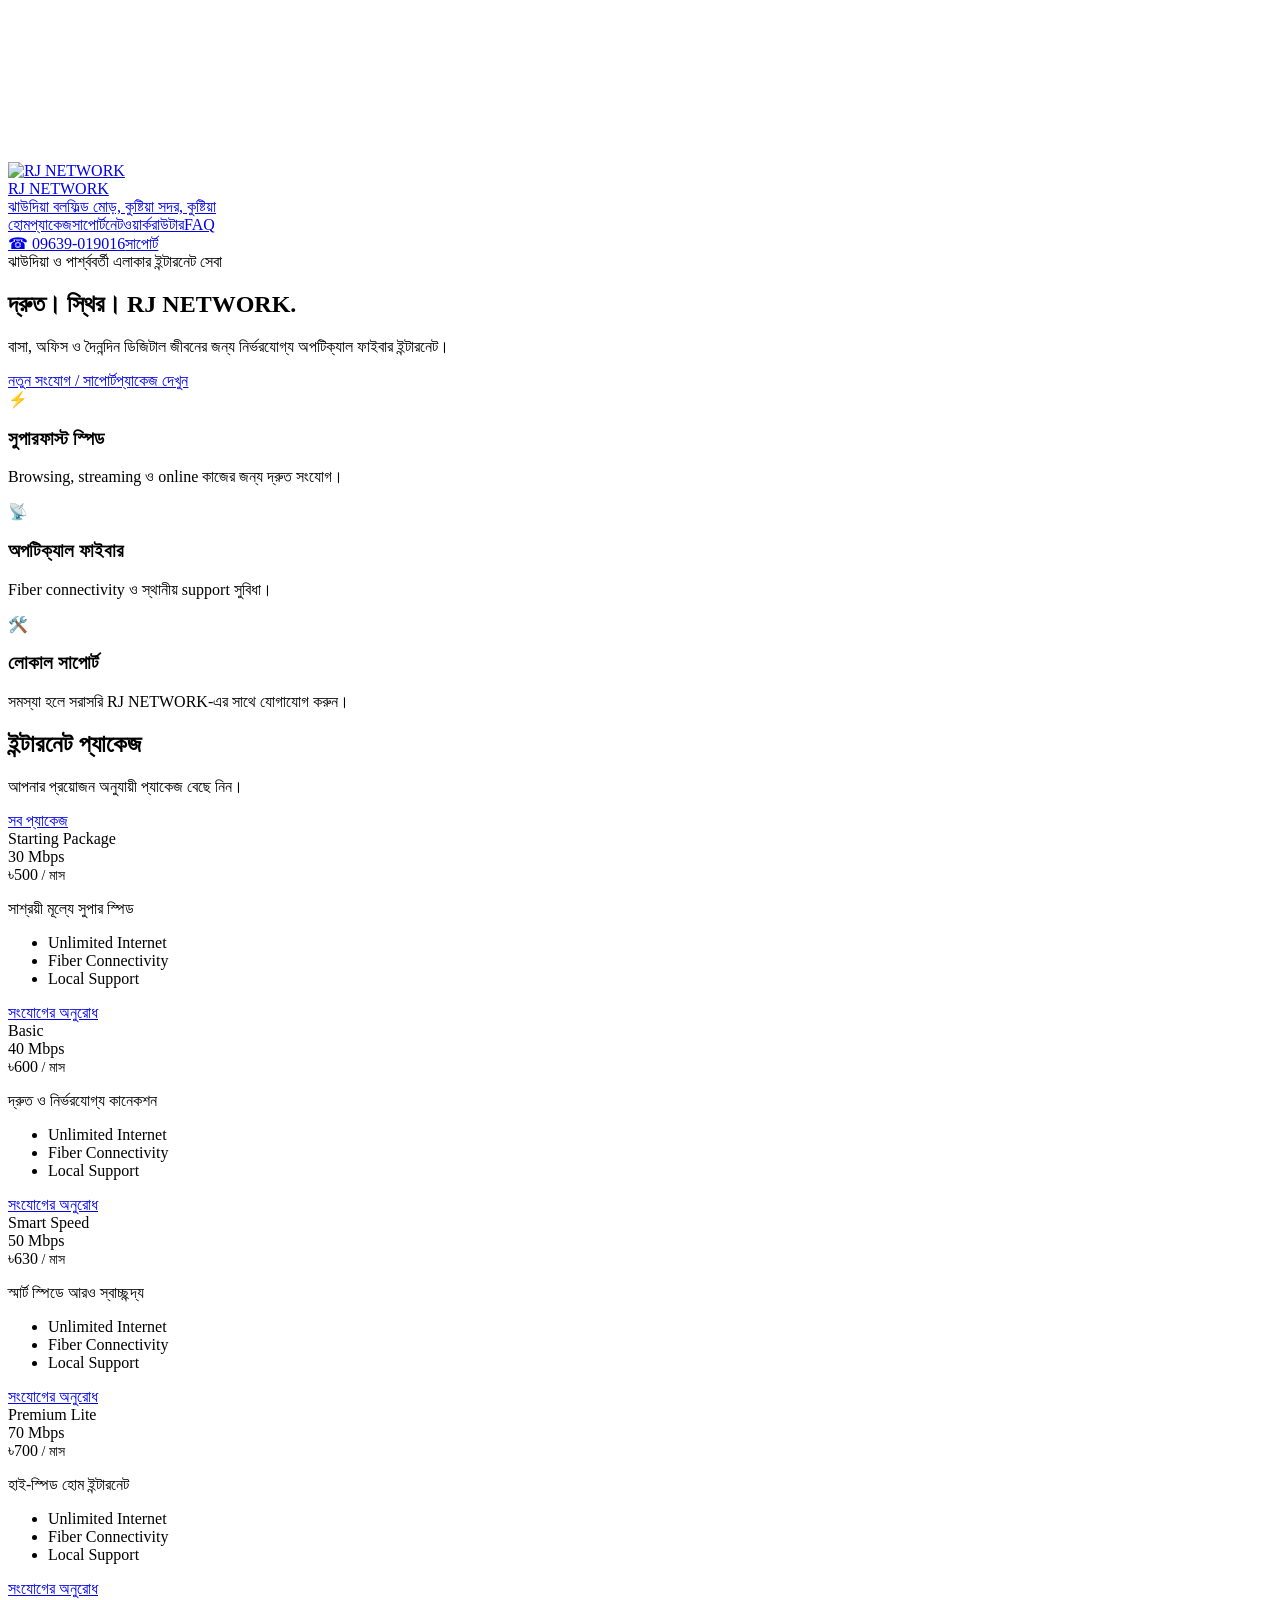
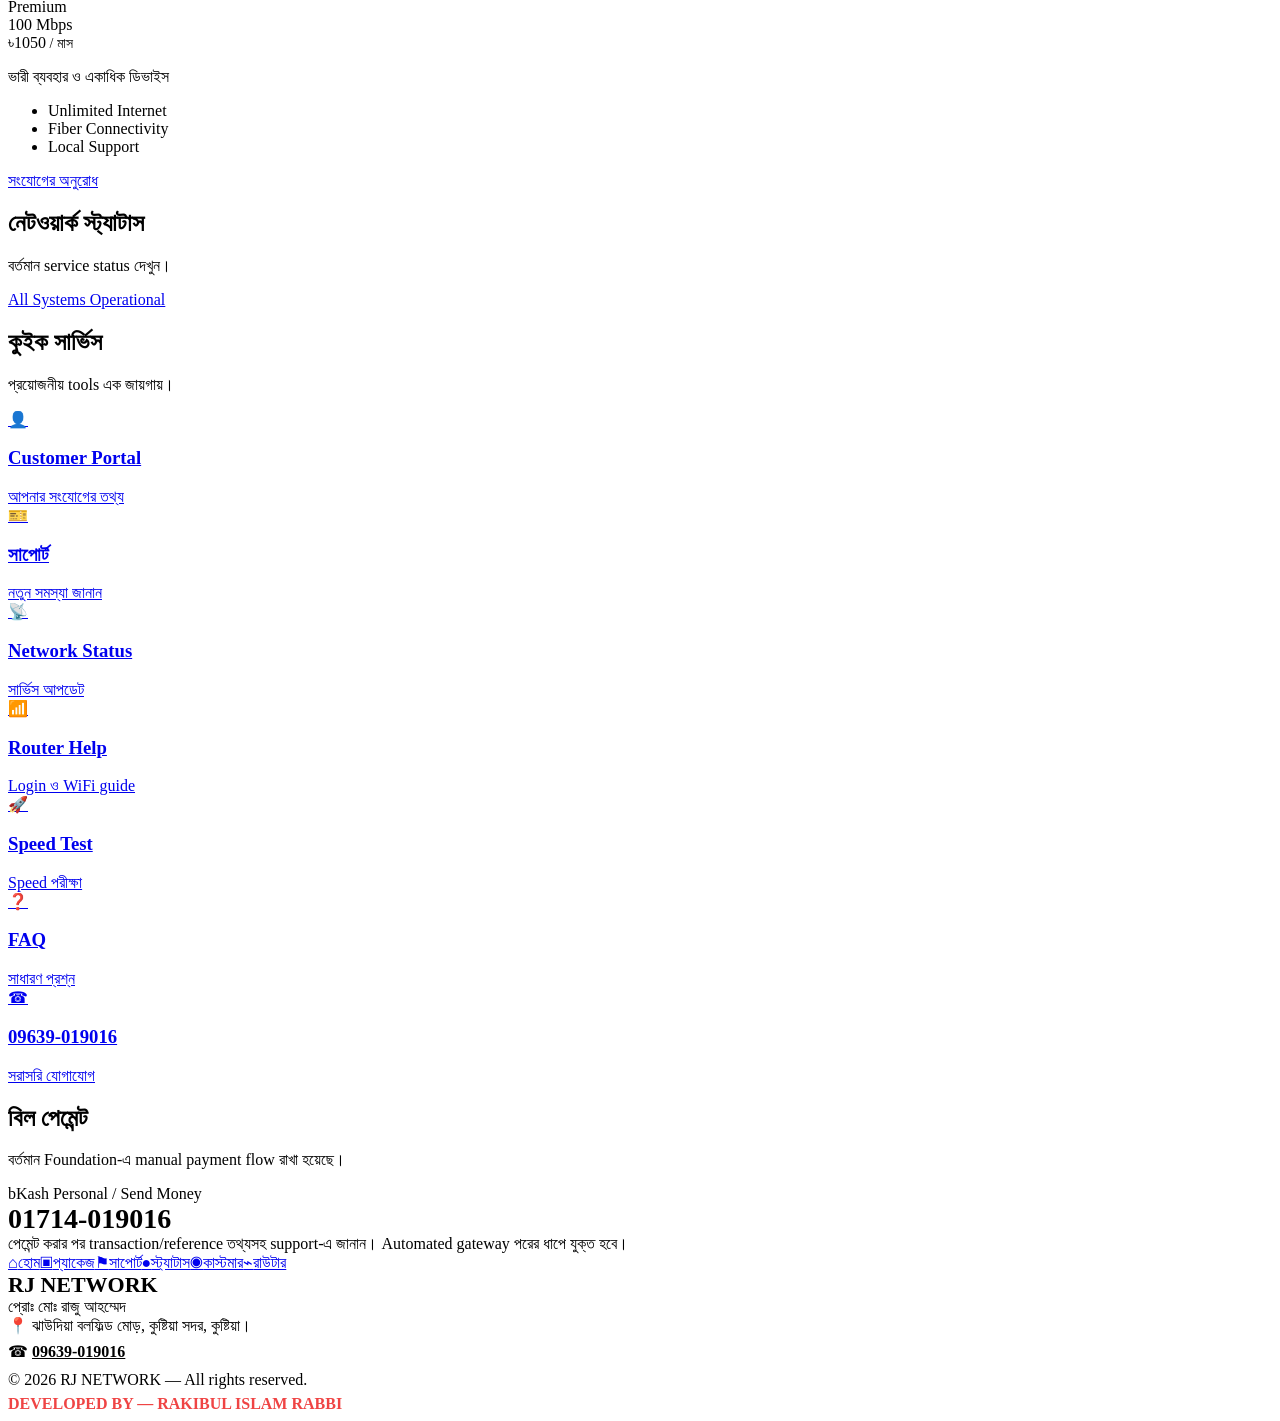
==== index.html @ 5810cbd7 "Add files via upload" ====
<!doctype html><html lang="bn"><head><meta charset="utf-8"><meta name="viewport" content="width=device-width,initial-scale=1"><title>হোম — RJ NETWORK</title><meta name="description" content="RJ NETWORK — দ্রুত, নির্ভরযোগ্য ইন্টারনেট সেবা।"><link rel="icon" href="logo.png"><link rel="preconnect" href="https://fonts.googleapis.com"><link rel="preconnect" href="https://fonts.gstatic.com" crossorigin><link href="https://fonts.googleapis.com/css2?family=Baloo+Da+2:wght@500;600;700;800&family=Hind+Siliguri:wght@400;500;600;700&display=swap" rel="stylesheet"><link rel="stylesheet" href="assets/app.css"></head><body><div class="bg"></div><canvas id="netbg"></canvas><header class="header glass strong"><div class="container hi"><a class="brand" href="index.html"><img src="logo.png" alt="RJ NETWORK"><div><div class="bt font-display">RJ NETWORK</div><div class="bs">ঝাউদিয়া বলফিল্ড মোড়, কুষ্টিয়া সদর, কুষ্টিয়া</div></div></a><nav class="nav"><a class="active" href="index.html">হোম</a><a class="" href="packages.html">প্যাকেজ</a><a class="" href="support.html">সাপোর্ট</a><a class="" href="status.html">নেটওয়ার্ক</a><a class="" href="router.html">রাউটার</a><a class="" href="faq.html">FAQ</a></nav><div class="actions"><a class="pill" href="tel:09639019016">☎ <span>09639-019016</span></a><a class="btn primary" href="support.html">সাপোর্ট</a></div></div></header><main class="container"><section class="hero"><div class="badge glass"><span class="dot"></span> ঝাউদিয়া ও পার্শ্ববর্তী এলাকার ইন্টারনেট সেবা</div><h1>দ্রুত। স্থির। <span style="color:var(--c)">RJ NETWORK.</span></h1><p>বাসা, অফিস ও দৈনন্দিন ডিজিটাল জীবনের জন্য নির্ভরযোগ্য অপটিক্যাল ফাইবার ইন্টারনেট।</p><div class="hero-actions"><a class="btn primary" href="support.html">নতুন সংযোগ / সাপোর্ট</a><a class="btn ghost" href="packages.html">প্যাকেজ দেখুন</a></div></section>
<section class="section"><div class="grid g3"><div class="card glass"><div class="icon">⚡</div><h3>সুপারফাস্ট স্পিড</h3><p class="muted">Browsing, streaming ও online কাজের জন্য দ্রুত সংযোগ।</p></div><div class="card glass"><div class="icon">📡</div><h3>অপটিক্যাল ফাইবার</h3><p class="muted">Fiber connectivity ও স্থানীয় support সুবিধা।</p></div><div class="card glass"><div class="icon">🛠️</div><h3>লোকাল সাপোর্ট</h3><p class="muted">সমস্যা হলে সরাসরি RJ NETWORK-এর সাথে যোগাযোগ করুন।</p></div></div></section>
<section class="section"><div class="head"><div><h2>ইন্টারনেট প্যাকেজ</h2><p>আপনার প্রয়োজন অনুযায়ী প্যাকেজ বেছে নিন।</p></div><a class="btn ghost" href="packages.html">সব প্যাকেজ</a></div><div class="grid g5"><article class="card glass package "><div class="muted small">Starting Package</div><div class="speed">30 Mbps</div><div class="price">৳500<span class="muted" style="font-size:14px"> / মাস</span></div><p class="muted">সাশ্রয়ী মূল্যে সুপার স্পিড</p><ul><li>Unlimited Internet</li><li>Fiber Connectivity</li><li>Local Support</li></ul><a class="btn primary" href="support.html?package=30%20Mbps">সংযোগের অনুরোধ</a></article><article class="card glass package "><div class="muted small">Basic</div><div class="speed">40 Mbps</div><div class="price">৳600<span class="muted" style="font-size:14px"> / মাস</span></div><p class="muted">দ্রুত ও নির্ভরযোগ্য কানেকশন</p><ul><li>Unlimited Internet</li><li>Fiber Connectivity</li><li>Local Support</li></ul><a class="btn primary" href="support.html?package=40%20Mbps">সংযোগের অনুরোধ</a></article><article class="card glass package highlight"><div class="muted small">Smart Speed</div><div class="speed">50 Mbps</div><div class="price">৳630<span class="muted" style="font-size:14px"> / মাস</span></div><p class="muted">স্মার্ট স্পিডে আরও স্বাচ্ছন্দ্য</p><ul><li>Unlimited Internet</li><li>Fiber Connectivity</li><li>Local Support</li></ul><a class="btn primary" href="support.html?package=50%20Mbps">সংযোগের অনুরোধ</a></article><article class="card glass package "><div class="muted small">Premium Lite</div><div class="speed">70 Mbps</div><div class="price">৳700<span class="muted" style="font-size:14px"> / মাস</span></div><p class="muted">হাই-স্পিড হোম ইন্টারনেট</p><ul><li>Unlimited Internet</li><li>Fiber Connectivity</li><li>Local Support</li></ul><a class="btn primary" href="support.html?package=70%20Mbps">সংযোগের অনুরোধ</a></article><article class="card glass package "><div class="muted small">Premium</div><div class="speed">100 Mbps</div><div class="price">৳1050<span class="muted" style="font-size:14px"> / মাস</span></div><p class="muted">ভারী ব্যবহার ও একাধিক ডিভাইস</p><ul><li>Unlimited Internet</li><li>Fiber Connectivity</li><li>Local Support</li></ul><a class="btn primary" href="support.html?package=100%20Mbps">সংযোগের অনুরোধ</a></article></div></section>
<section class="section"><div class="card glass"><div class="head"><div><h2>নেটওয়ার্ক স্ট্যাটাস</h2><p>বর্তমান service status দেখুন।</p></div><a class="status" href="status.html"><span class="sd"></span> All Systems Operational</a></div></div></section>
<section class="section"><div class="head"><div><h2>কুইক সার্ভিস</h2><p>প্রয়োজনীয় tools এক জায়গায়।</p></div></div><div class="grid g3"><a class="card glass tool" href="customer.html"><div class="icon">👤</div><div><h3>Customer Portal</h3><div class="muted small">আপনার সংযোগের তথ্য</div></div></a><a class="card glass tool" href="support.html"><div class="icon">🎫</div><div><h3>সাপোর্ট</h3><div class="muted small">নতুন সমস্যা জানান</div></div></a><a class="card glass tool" href="status.html"><div class="icon">📡</div><div><h3>Network Status</h3><div class="muted small">সার্ভিস আপডেট</div></div></a><a class="card glass tool" href="router.html"><div class="icon">📶</div><div><h3>Router Help</h3><div class="muted small">Login ও WiFi guide</div></div></a><a class="card glass tool" href="https://fast.com/" target="_blank" rel="noopener noreferrer"><div class="icon">🚀</div><div><h3>Speed Test</h3><div class="muted small">Speed পরীক্ষা</div></div></a><a class="card glass tool" href="faq.html"><div class="icon">❓</div><div><h3>FAQ</h3><div class="muted small">সাধারণ প্রশ্ন</div></div></a><a class="card glass tool" href="tel:09639019016"><div class="icon">☎</div><div><h3>09639-019016</h3><div class="muted small">সরাসরি যোগাযোগ</div></div></a></div></section>
<section class="section"><div class="card glass"><div class="head"><div><h2>বিল পেমেন্ট</h2><p>বর্তমান Foundation-এ manual payment flow রাখা হয়েছে।</p></div></div><div class="grid g2"><div><div class="muted small">bKash Personal / Send Money</div><div style="font-size:28px;font-weight:900">01714-019016</div></div><div class="notice">পেমেন্ট করার পর transaction/reference তথ্যসহ support-এ জানান। Automated gateway পরের ধাপে যুক্ত হবে।</div></div></div></section></main><nav class="mobile glass"><a class="active" href="index.html"><span>⌂</span>হোম</a><a class="" href="packages.html"><span>▣</span>প্যাকেজ</a><a class="" href="support.html"><span>⚑</span>সাপোর্ট</a><a class="" href="status.html"><span>●</span>স্ট্যাটাস</a><a class="" href="customer.html"><span>◉</span>কাস্টমার</a><a class="" href="router.html"><span>⌁</span>রাউটার</a></nav><footer><div class="font-display" style="font-size:22px;font-weight:800;color:var(--t)">RJ NETWORK</div><div>প্রোঃ মোঃ রাজু আহম্মেদ</div><div>📍 ঝাউদিয়া বলফিল্ড মোড়, কুষ্টিয়া সদর, কুষ্টিয়া।</div><div style="margin-top:7px">☎ <a style="color:var(--c);font-weight:800" href="tel:09639019016">09639-019016</a></div><div style="margin-top:10px">© <span id="year"></span> RJ NETWORK — All rights reserved.</div><div style="margin-top:6px;font-weight:700;color:#ef4444">DEVELOPED BY — RAKIBUL ISLAM RABBI</div></footer><script>document.getElementById('year').textContent=new Date().getFullYear()</script><script src="assets/app.js"></script></body></html>
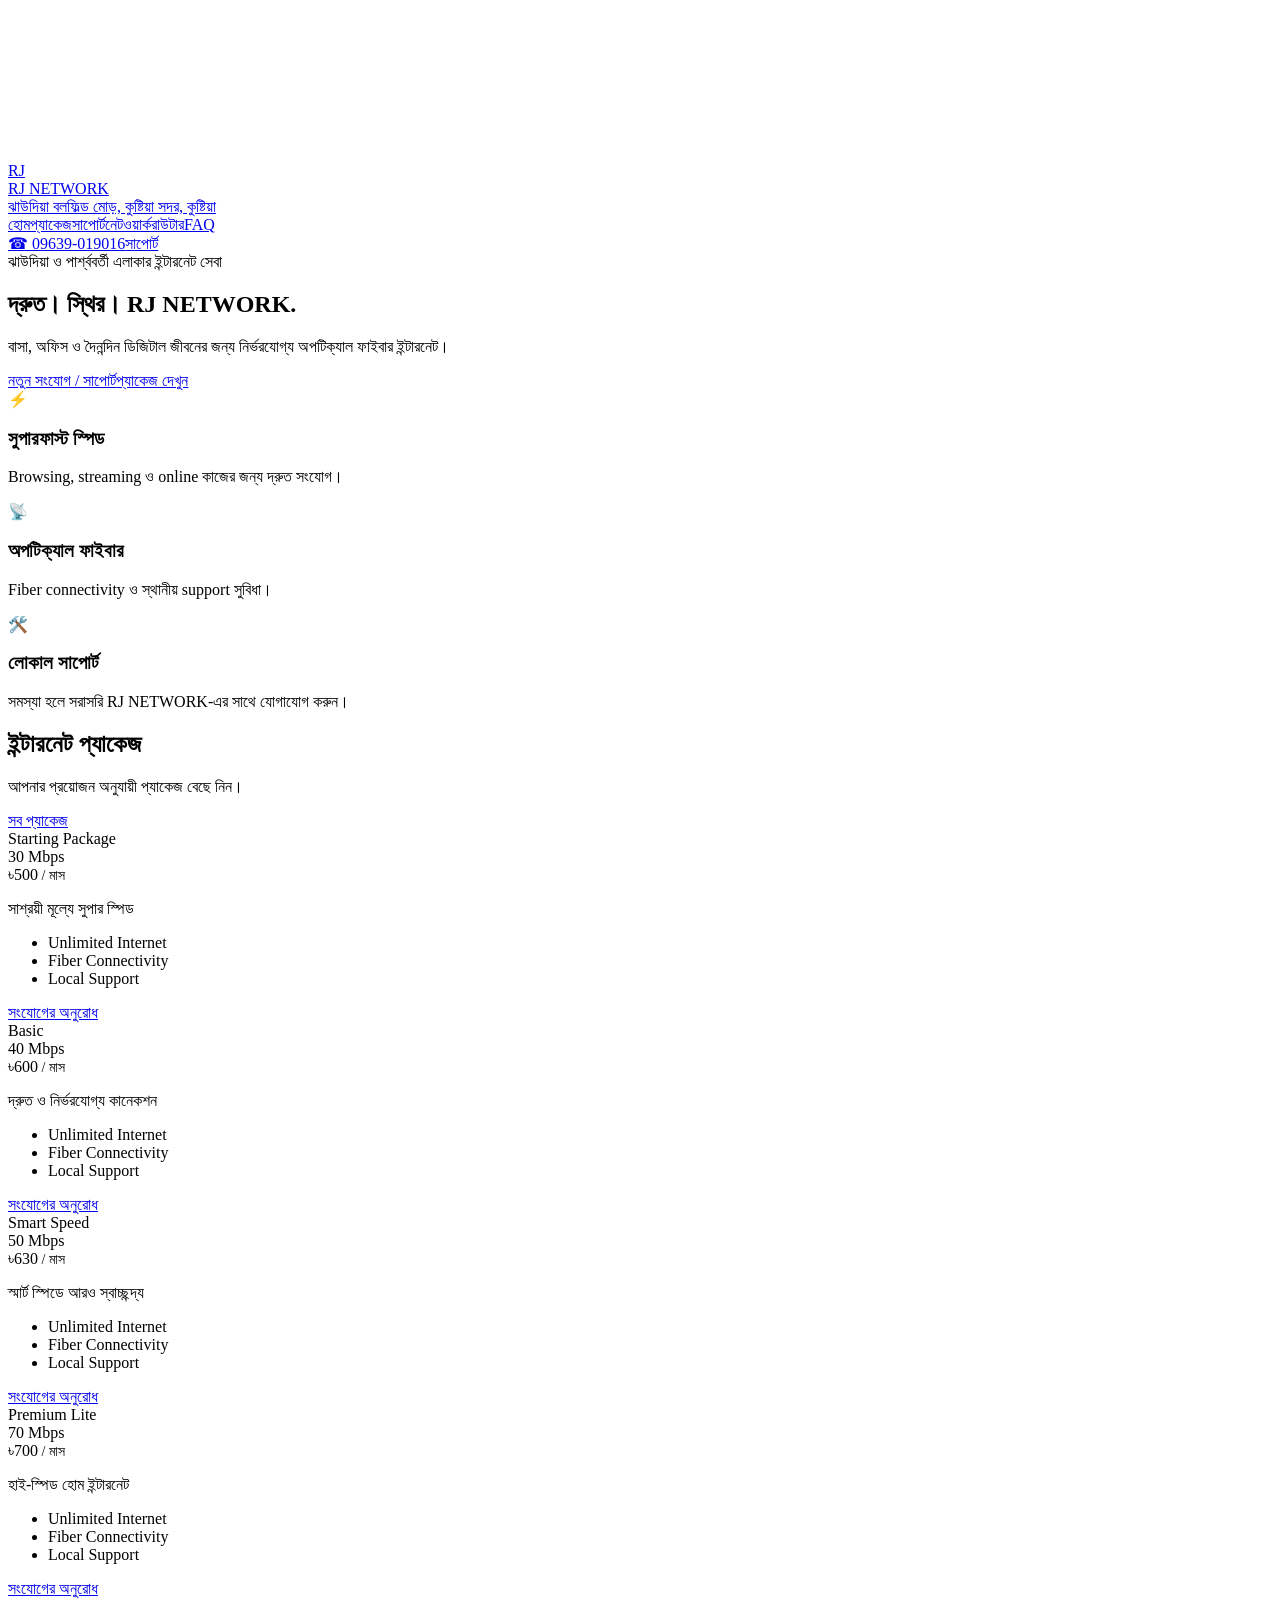
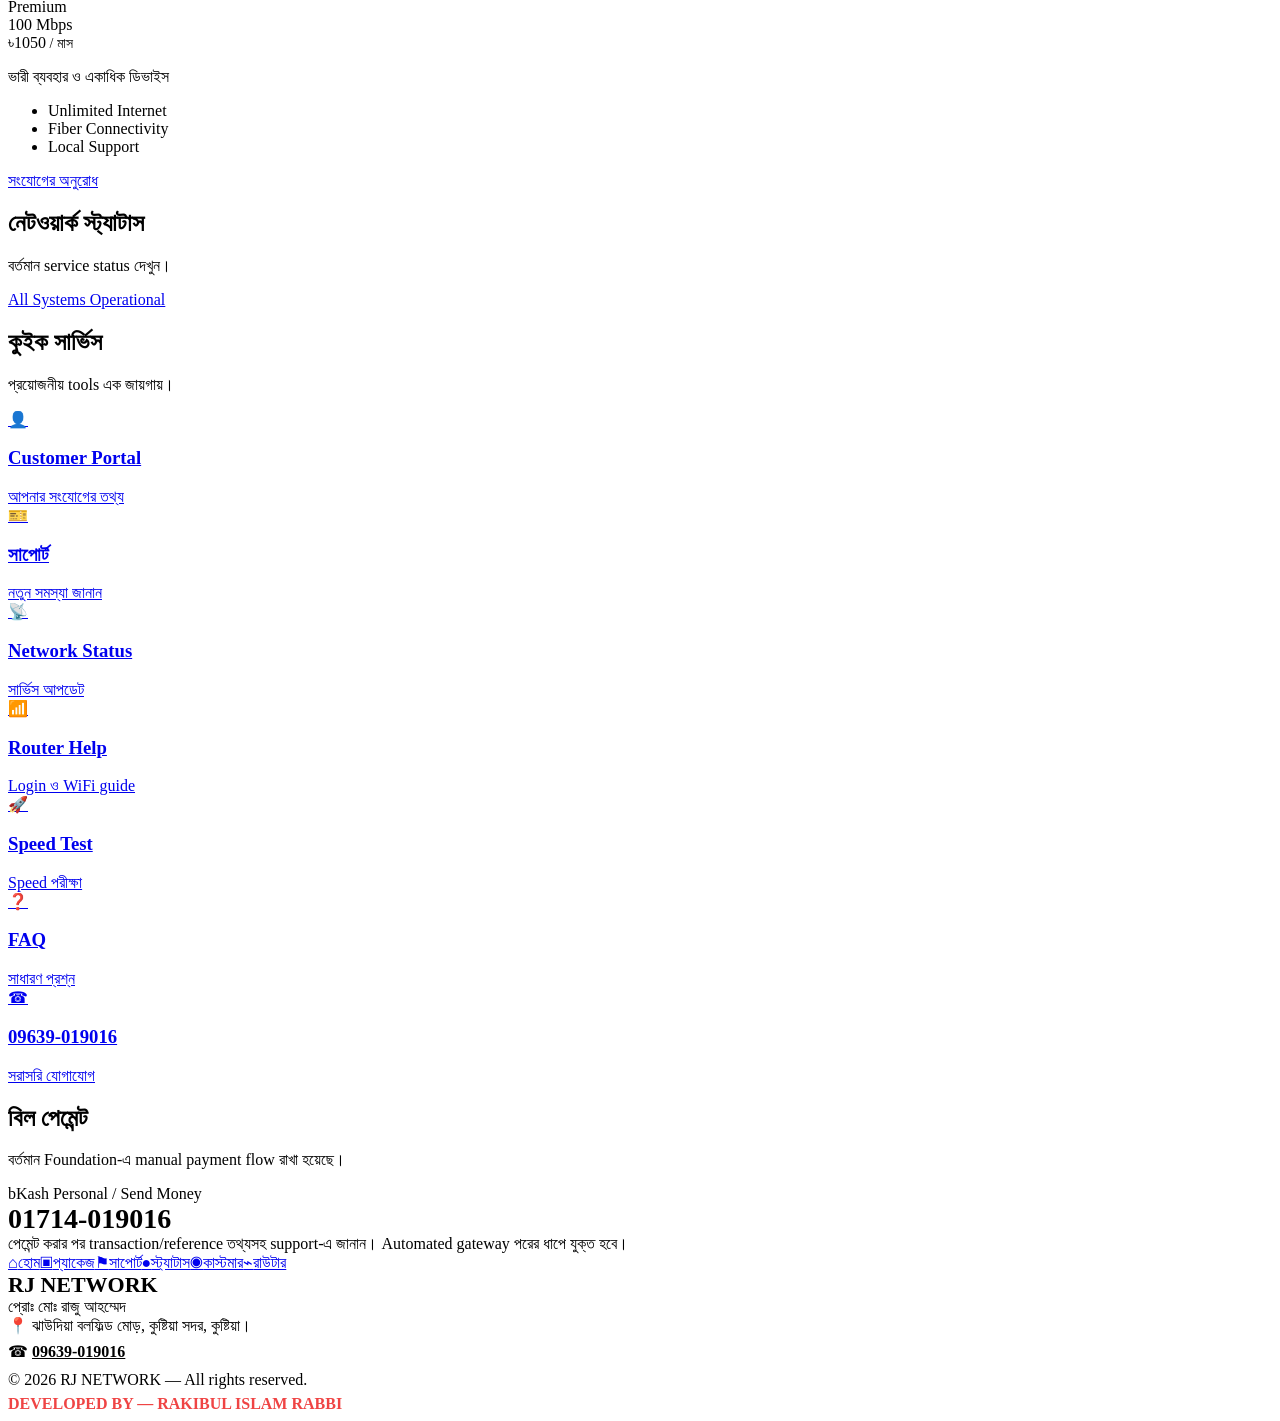
==== commit 33e549a5: "Add files via upload" ====
--- a/index.html
+++ b/index.html
@@ -1,4 +1,4 @@
-<!doctype html><html lang="bn"><head><meta charset="utf-8"><meta name="viewport" content="width=device-width,initial-scale=1"><title>হোম — RJ NETWORK</title><meta name="description" content="RJ NETWORK — দ্রুত, নির্ভরযোগ্য ইন্টারনেট সেবা।"><link rel="icon" href="logo.png"><link rel="preconnect" href="https://fonts.googleapis.com"><link rel="preconnect" href="https://fonts.gstatic.com" crossorigin><link href="https://fonts.googleapis.com/css2?family=Baloo+Da+2:wght@500;600;700;800&family=Hind+Siliguri:wght@400;500;600;700&display=swap" rel="stylesheet"><link rel="stylesheet" href="assets/app.css"></head><body><div class="bg"></div><canvas id="netbg"></canvas><header class="header glass strong"><div class="container hi"><a class="brand" href="index.html"><img src="logo.png" alt="RJ NETWORK"><div><div class="bt font-display">RJ NETWORK</div><div class="bs">ঝাউদিয়া বলফিল্ড মোড়, কুষ্টিয়া সদর, কুষ্টিয়া</div></div></a><nav class="nav"><a class="active" href="index.html">হোম</a><a class="" href="packages.html">প্যাকেজ</a><a class="" href="support.html">সাপোর্ট</a><a class="" href="status.html">নেটওয়ার্ক</a><a class="" href="router.html">রাউটার</a><a class="" href="faq.html">FAQ</a></nav><div class="actions"><a class="pill" href="tel:09639019016">☎ <span>09639-019016</span></a><a class="btn primary" href="support.html">সাপোর্ট</a></div></div></header><main class="container"><section class="hero"><div class="badge glass"><span class="dot"></span> ঝাউদিয়া ও পার্শ্ববর্তী এলাকার ইন্টারনেট সেবা</div><h1>দ্রুত। স্থির। <span style="color:var(--c)">RJ NETWORK.</span></h1><p>বাসা, অফিস ও দৈনন্দিন ডিজিটাল জীবনের জন্য নির্ভরযোগ্য অপটিক্যাল ফাইবার ইন্টারনেট।</p><div class="hero-actions"><a class="btn primary" href="support.html">নতুন সংযোগ / সাপোর্ট</a><a class="btn ghost" href="packages.html">প্যাকেজ দেখুন</a></div></section>
+<!doctype html><html lang="bn"><head><meta charset="utf-8"><meta name="viewport" content="width=device-width,initial-scale=1"><title>হোম — RJ NETWORK</title><meta name="description" content="RJ NETWORK — দ্রুত, নির্ভরযোগ্য ইন্টারনেট সেবা।"><link rel="preconnect" href="https://fonts.googleapis.com"><link rel="preconnect" href="https://fonts.gstatic.com" crossorigin><link href="https://fonts.googleapis.com/css2?family=Baloo+Da+2:wght@500;600;700;800&family=Hind+Siliguri:wght@400;500;600;700&display=swap" rel="stylesheet"><link rel="stylesheet" href="assets/app.css"></head><body><div class="bg"></div><canvas id="netbg"></canvas><header class="header glass strong"><div class="container hi"><a class="brand" href="index.html"><div class="brandmark" aria-label="RJ NETWORK">RJ</div><div><div class="bt font-display">RJ NETWORK</div><div class="bs">ঝাউদিয়া বলফিল্ড মোড়, কুষ্টিয়া সদর, কুষ্টিয়া</div></div></a><nav class="nav"><a class="active" href="index.html">হোম</a><a class="" href="packages.html">প্যাকেজ</a><a class="" href="support.html">সাপোর্ট</a><a class="" href="status.html">নেটওয়ার্ক</a><a class="" href="router.html">রাউটার</a><a class="" href="faq.html">FAQ</a></nav><div class="actions"><a class="pill" href="tel:09639019016">☎ <span>09639-019016</span></a><a class="btn primary" href="support.html">সাপোর্ট</a></div></div></header><main class="container"><section class="hero"><div class="badge glass"><span class="dot"></span> ঝাউদিয়া ও পার্শ্ববর্তী এলাকার ইন্টারনেট সেবা</div><h1>দ্রুত। স্থির। <span style="color:var(--c)">RJ NETWORK.</span></h1><p>বাসা, অফিস ও দৈনন্দিন ডিজিটাল জীবনের জন্য নির্ভরযোগ্য অপটিক্যাল ফাইবার ইন্টারনেট।</p><div class="hero-actions"><a class="btn primary" href="support.html">নতুন সংযোগ / সাপোর্ট</a><a class="btn ghost" href="packages.html">প্যাকেজ দেখুন</a></div></section>
 <section class="section"><div class="grid g3"><div class="card glass"><div class="icon">⚡</div><h3>সুপারফাস্ট স্পিড</h3><p class="muted">Browsing, streaming ও online কাজের জন্য দ্রুত সংযোগ।</p></div><div class="card glass"><div class="icon">📡</div><h3>অপটিক্যাল ফাইবার</h3><p class="muted">Fiber connectivity ও স্থানীয় support সুবিধা।</p></div><div class="card glass"><div class="icon">🛠️</div><h3>লোকাল সাপোর্ট</h3><p class="muted">সমস্যা হলে সরাসরি RJ NETWORK-এর সাথে যোগাযোগ করুন।</p></div></div></section>
 <section class="section"><div class="head"><div><h2>ইন্টারনেট প্যাকেজ</h2><p>আপনার প্রয়োজন অনুযায়ী প্যাকেজ বেছে নিন।</p></div><a class="btn ghost" href="packages.html">সব প্যাকেজ</a></div><div class="grid g5"><article class="card glass package "><div class="muted small">Starting Package</div><div class="speed">30 Mbps</div><div class="price">৳500<span class="muted" style="font-size:14px"> / মাস</span></div><p class="muted">সাশ্রয়ী মূল্যে সুপার স্পিড</p><ul><li>Unlimited Internet</li><li>Fiber Connectivity</li><li>Local Support</li></ul><a class="btn primary" href="support.html?package=30%20Mbps">সংযোগের অনুরোধ</a></article><article class="card glass package "><div class="muted small">Basic</div><div class="speed">40 Mbps</div><div class="price">৳600<span class="muted" style="font-size:14px"> / মাস</span></div><p class="muted">দ্রুত ও নির্ভরযোগ্য কানেকশন</p><ul><li>Unlimited Internet</li><li>Fiber Connectivity</li><li>Local Support</li></ul><a class="btn primary" href="support.html?package=40%20Mbps">সংযোগের অনুরোধ</a></article><article class="card glass package highlight"><div class="muted small">Smart Speed</div><div class="speed">50 Mbps</div><div class="price">৳630<span class="muted" style="font-size:14px"> / মাস</span></div><p class="muted">স্মার্ট স্পিডে আরও স্বাচ্ছন্দ্য</p><ul><li>Unlimited Internet</li><li>Fiber Connectivity</li><li>Local Support</li></ul><a class="btn primary" href="support.html?package=50%20Mbps">সংযোগের অনুরোধ</a></article><article class="card glass package "><div class="muted small">Premium Lite</div><div class="speed">70 Mbps</div><div class="price">৳700<span class="muted" style="font-size:14px"> / মাস</span></div><p class="muted">হাই-স্পিড হোম ইন্টারনেট</p><ul><li>Unlimited Internet</li><li>Fiber Connectivity</li><li>Local Support</li></ul><a class="btn primary" href="support.html?package=70%20Mbps">সংযোগের অনুরোধ</a></article><article class="card glass package "><div class="muted small">Premium</div><div class="speed">100 Mbps</div><div class="price">৳1050<span class="muted" style="font-size:14px"> / মাস</span></div><p class="muted">ভারী ব্যবহার ও একাধিক ডিভাইস</p><ul><li>Unlimited Internet</li><li>Fiber Connectivity</li><li>Local Support</li></ul><a class="btn primary" href="support.html?package=100%20Mbps">সংযোগের অনুরোধ</a></article></div></section>
 <section class="section"><div class="card glass"><div class="head"><div><h2>নেটওয়ার্ক স্ট্যাটাস</h2><p>বর্তমান service status দেখুন।</p></div><a class="status" href="status.html"><span class="sd"></span> All Systems Operational</a></div></div></section>
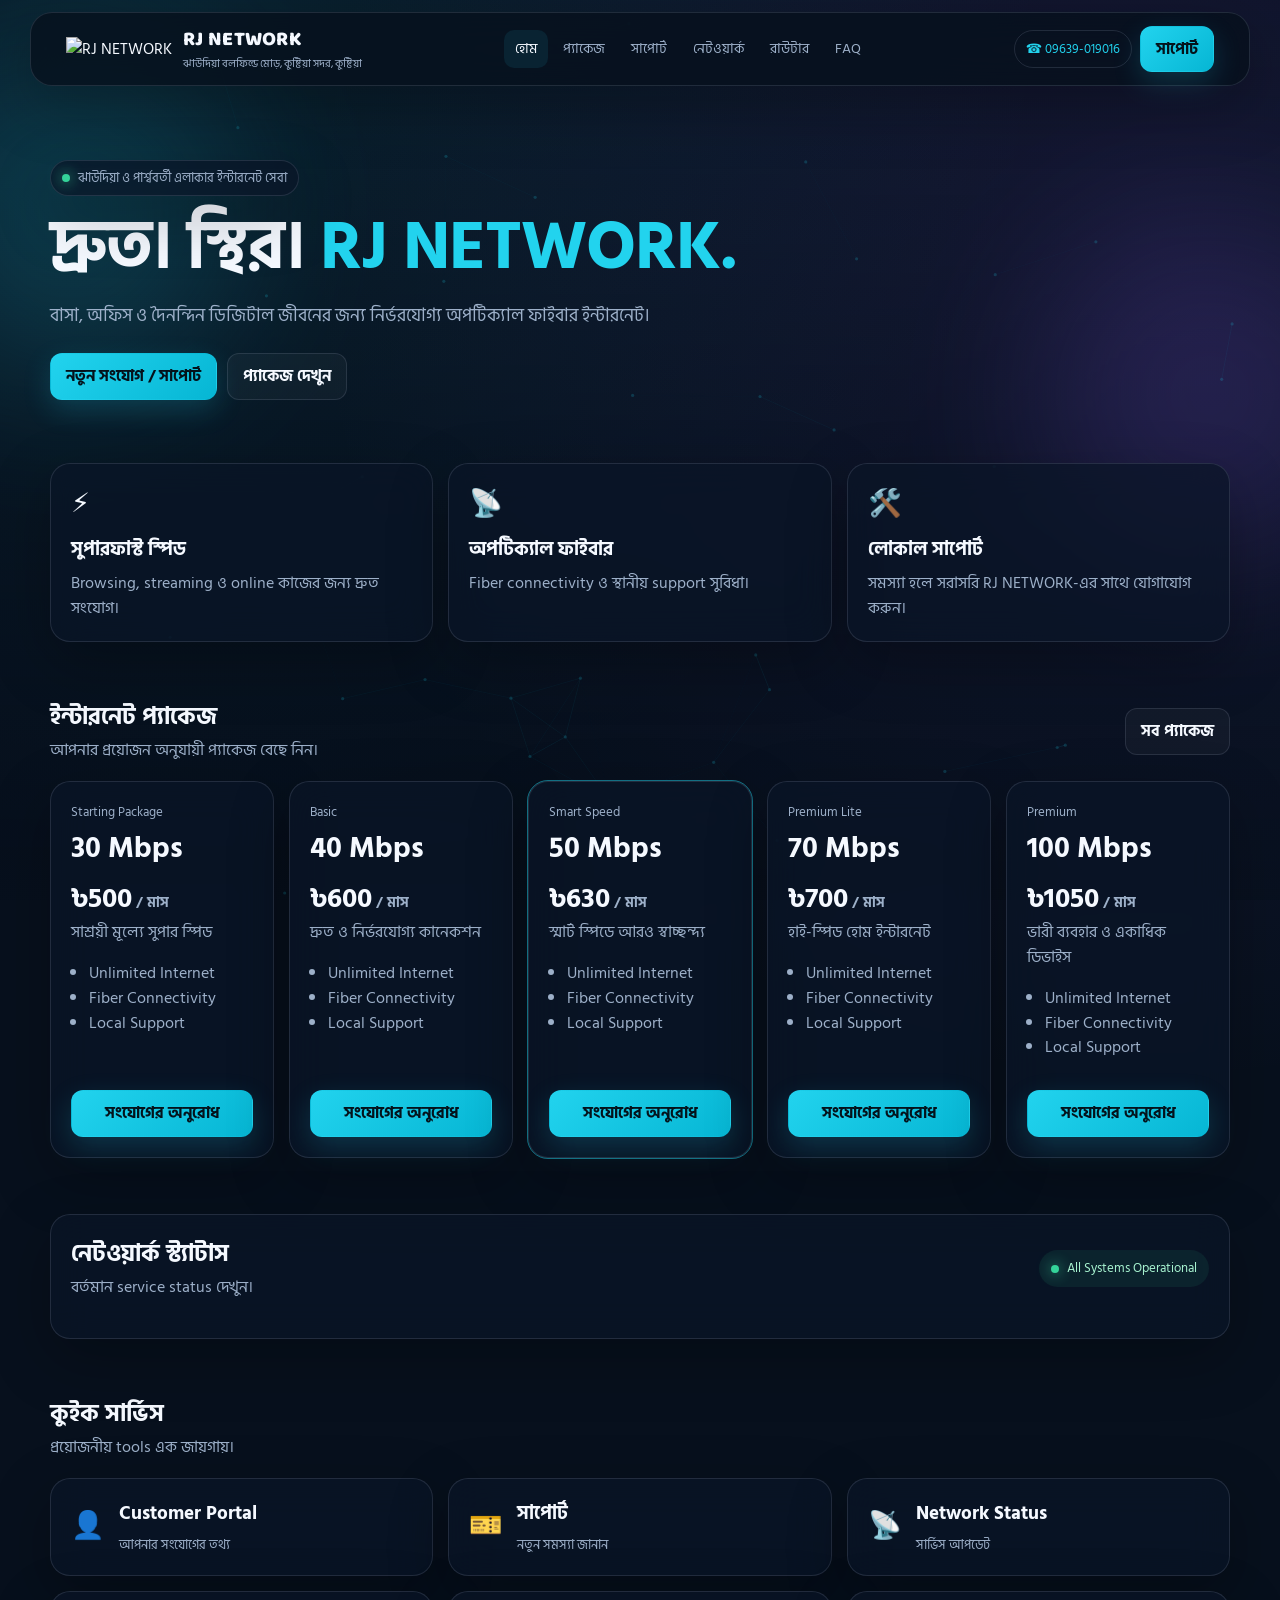
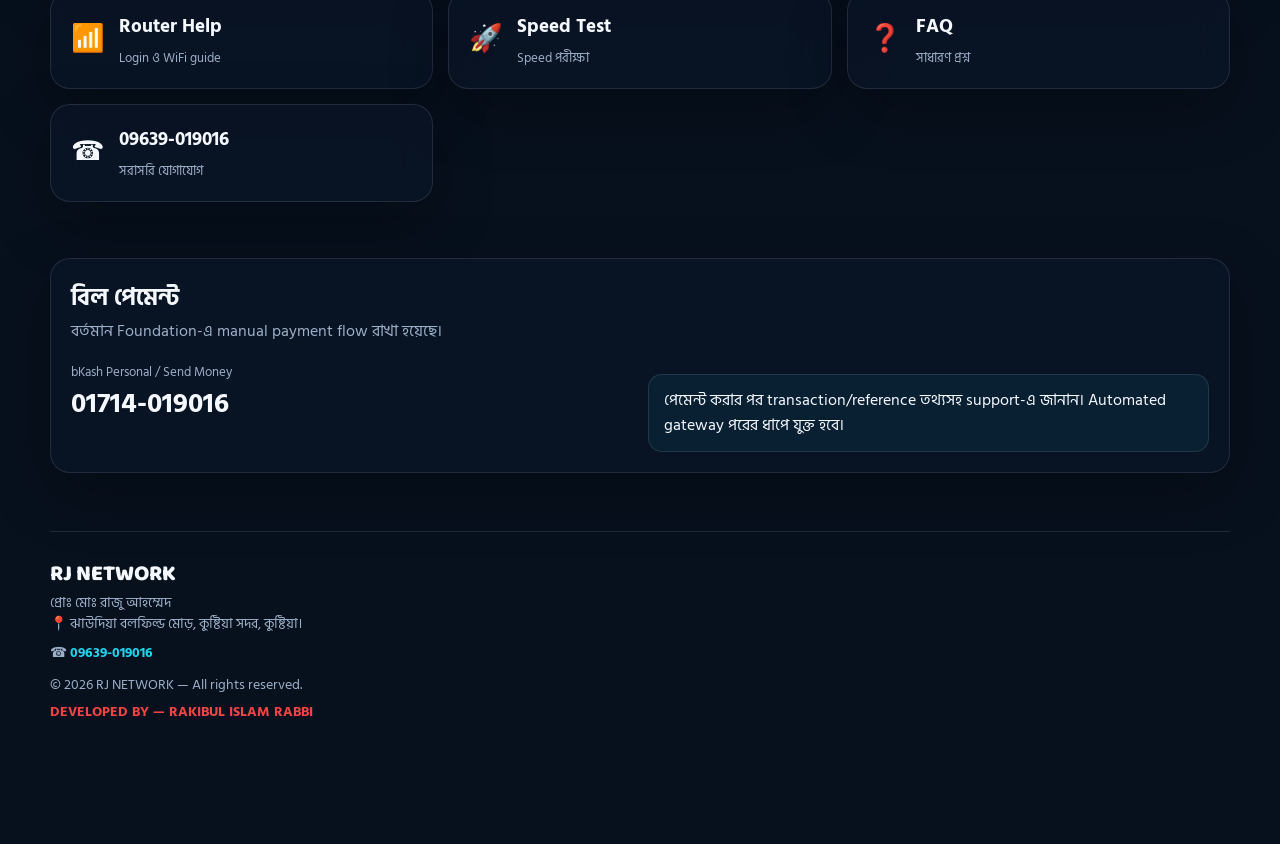
==== commit 49e63358: "Add files via upload" ====
--- a/index.html
+++ b/index.html
@@ -1,4 +1,4 @@
-<!doctype html><html lang="bn"><head><meta charset="utf-8"><meta name="viewport" content="width=device-width,initial-scale=1"><title>হোম — RJ NETWORK</title><meta name="description" content="RJ NETWORK — দ্রুত, নির্ভরযোগ্য ইন্টারনেট সেবা।"><link rel="preconnect" href="https://fonts.googleapis.com"><link rel="preconnect" href="https://fonts.gstatic.com" crossorigin><link href="https://fonts.googleapis.com/css2?family=Baloo+Da+2:wght@500;600;700;800&family=Hind+Siliguri:wght@400;500;600;700&display=swap" rel="stylesheet"><link rel="stylesheet" href="assets/app.css"></head><body><div class="bg"></div><canvas id="netbg"></canvas><header class="header glass strong"><div class="container hi"><a class="brand" href="index.html"><div class="brandmark" aria-label="RJ NETWORK">RJ</div><div><div class="bt font-display">RJ NETWORK</div><div class="bs">ঝাউদিয়া বলফিল্ড মোড়, কুষ্টিয়া সদর, কুষ্টিয়া</div></div></a><nav class="nav"><a class="active" href="index.html">হোম</a><a class="" href="packages.html">প্যাকেজ</a><a class="" href="support.html">সাপোর্ট</a><a class="" href="status.html">নেটওয়ার্ক</a><a class="" href="router.html">রাউটার</a><a class="" href="faq.html">FAQ</a></nav><div class="actions"><a class="pill" href="tel:09639019016">☎ <span>09639-019016</span></a><a class="btn primary" href="support.html">সাপোর্ট</a></div></div></header><main class="container"><section class="hero"><div class="badge glass"><span class="dot"></span> ঝাউদিয়া ও পার্শ্ববর্তী এলাকার ইন্টারনেট সেবা</div><h1>দ্রুত। স্থির। <span style="color:var(--c)">RJ NETWORK.</span></h1><p>বাসা, অফিস ও দৈনন্দিন ডিজিটাল জীবনের জন্য নির্ভরযোগ্য অপটিক্যাল ফাইবার ইন্টারনেট।</p><div class="hero-actions"><a class="btn primary" href="support.html">নতুন সংযোগ / সাপোর্ট</a><a class="btn ghost" href="packages.html">প্যাকেজ দেখুন</a></div></section>
+<!doctype html><html lang="bn"><head><meta charset="utf-8"><meta name="viewport" content="width=device-width,initial-scale=1"><title>হোম — RJ NETWORK</title><meta name="description" content="RJ NETWORK — দ্রুত, নির্ভরযোগ্য ইন্টারনেট সেবা।"><link rel="icon" href="logo.png"><link rel="preconnect" href="https://fonts.googleapis.com"><link rel="preconnect" href="https://fonts.gstatic.com" crossorigin><link href="https://fonts.googleapis.com/css2?family=Baloo+Da+2:wght@500;600;700;800&family=Hind+Siliguri:wght@400;500;600;700&display=swap" rel="stylesheet"><link rel="stylesheet" href="assets/app.css"></head><body><div class="bg"></div><canvas id="netbg"></canvas><header class="header glass strong"><div class="container hi"><a class="brand" href="index.html"><img src="logo.png" alt="RJ NETWORK"><div><div class="bt font-display">RJ NETWORK</div><div class="bs">ঝাউদিয়া বলফিল্ড মোড়, কুষ্টিয়া সদর, কুষ্টিয়া</div></div></a><nav class="nav"><a class="active" href="index.html">হোম</a><a class="" href="packages.html">প্যাকেজ</a><a class="" href="support.html">সাপোর্ট</a><a class="" href="status.html">নেটওয়ার্ক</a><a class="" href="router.html">রাউটার</a><a class="" href="faq.html">FAQ</a></nav><div class="actions"><a class="pill" href="tel:09639019016">☎ <span>09639-019016</span></a><a class="btn primary" href="support.html">সাপোর্ট</a></div></div></header><main class="container"><section class="hero"><div class="badge glass"><span class="dot"></span> ঝাউদিয়া ও পার্শ্ববর্তী এলাকার ইন্টারনেট সেবা</div><h1>দ্রুত। স্থির। <span style="color:var(--c)">RJ NETWORK.</span></h1><p>বাসা, অফিস ও দৈনন্দিন ডিজিটাল জীবনের জন্য নির্ভরযোগ্য অপটিক্যাল ফাইবার ইন্টারনেট।</p><div class="hero-actions"><a class="btn primary" href="support.html">নতুন সংযোগ / সাপোর্ট</a><a class="btn ghost" href="packages.html">প্যাকেজ দেখুন</a></div></section>
 <section class="section"><div class="grid g3"><div class="card glass"><div class="icon">⚡</div><h3>সুপারফাস্ট স্পিড</h3><p class="muted">Browsing, streaming ও online কাজের জন্য দ্রুত সংযোগ।</p></div><div class="card glass"><div class="icon">📡</div><h3>অপটিক্যাল ফাইবার</h3><p class="muted">Fiber connectivity ও স্থানীয় support সুবিধা।</p></div><div class="card glass"><div class="icon">🛠️</div><h3>লোকাল সাপোর্ট</h3><p class="muted">সমস্যা হলে সরাসরি RJ NETWORK-এর সাথে যোগাযোগ করুন।</p></div></div></section>
 <section class="section"><div class="head"><div><h2>ইন্টারনেট প্যাকেজ</h2><p>আপনার প্রয়োজন অনুযায়ী প্যাকেজ বেছে নিন।</p></div><a class="btn ghost" href="packages.html">সব প্যাকেজ</a></div><div class="grid g5"><article class="card glass package "><div class="muted small">Starting Package</div><div class="speed">30 Mbps</div><div class="price">৳500<span class="muted" style="font-size:14px"> / মাস</span></div><p class="muted">সাশ্রয়ী মূল্যে সুপার স্পিড</p><ul><li>Unlimited Internet</li><li>Fiber Connectivity</li><li>Local Support</li></ul><a class="btn primary" href="support.html?package=30%20Mbps">সংযোগের অনুরোধ</a></article><article class="card glass package "><div class="muted small">Basic</div><div class="speed">40 Mbps</div><div class="price">৳600<span class="muted" style="font-size:14px"> / মাস</span></div><p class="muted">দ্রুত ও নির্ভরযোগ্য কানেকশন</p><ul><li>Unlimited Internet</li><li>Fiber Connectivity</li><li>Local Support</li></ul><a class="btn primary" href="support.html?package=40%20Mbps">সংযোগের অনুরোধ</a></article><article class="card glass package highlight"><div class="muted small">Smart Speed</div><div class="speed">50 Mbps</div><div class="price">৳630<span class="muted" style="font-size:14px"> / মাস</span></div><p class="muted">স্মার্ট স্পিডে আরও স্বাচ্ছন্দ্য</p><ul><li>Unlimited Internet</li><li>Fiber Connectivity</li><li>Local Support</li></ul><a class="btn primary" href="support.html?package=50%20Mbps">সংযোগের অনুরোধ</a></article><article class="card glass package "><div class="muted small">Premium Lite</div><div class="speed">70 Mbps</div><div class="price">৳700<span class="muted" style="font-size:14px"> / মাস</span></div><p class="muted">হাই-স্পিড হোম ইন্টারনেট</p><ul><li>Unlimited Internet</li><li>Fiber Connectivity</li><li>Local Support</li></ul><a class="btn primary" href="support.html?package=70%20Mbps">সংযোগের অনুরোধ</a></article><article class="card glass package "><div class="muted small">Premium</div><div class="speed">100 Mbps</div><div class="price">৳1050<span class="muted" style="font-size:14px"> / মাস</span></div><p class="muted">ভারী ব্যবহার ও একাধিক ডিভাইস</p><ul><li>Unlimited Internet</li><li>Fiber Connectivity</li><li>Local Support</li></ul><a class="btn primary" href="support.html?package=100%20Mbps">সংযোগের অনুরোধ</a></article></div></section>
 <section class="section"><div class="card glass"><div class="head"><div><h2>নেটওয়ার্ক স্ট্যাটাস</h2><p>বর্তমান service status দেখুন।</p></div><a class="status" href="status.html"><span class="sd"></span> All Systems Operational</a></div></div></section>
--- a/assets/app.css
+++ b/assets/app.css
@@ -0,0 +1,8 @@
+@import url('https://fonts.googleapis.com/css2?family=Baloo+Da+2:wght@500;600;700;800&family=Hind+Siliguri:wght@400;500;600;700&display=swap');
+:root{--bg:#07101d;--panel:rgba(10,22,39,.72);--panel2:rgba(15,30,52,.82);--t:#f5f9ff;--m:#9db0c9;--b:rgba(148,163,184,.18);--c:#22d3ee;--c2:#8b5cf6;--g:#34d399;--r:#fb7185;--o:#f59e0b;--shadow:0 20px 60px rgba(0,0,0,.28)}
+*{box-sizing:border-box}html{scroll-behavior:smooth}body{margin:0;background:radial-gradient(circle at 15% 0%,rgba(34,211,238,.10),transparent 32%),radial-gradient(circle at 90% 10%,rgba(139,92,246,.12),transparent 34%),var(--bg);color:var(--t);font-family:'Hind Siliguri',system-ui,sans-serif;line-height:1.55;min-height:100vh}a{color:inherit;text-decoration:none}button,input,select,textarea{font:inherit}button{cursor:pointer}.font-display{font-family:'Baloo Da 2',sans-serif}.container{width:min(1180px,calc(100% - 32px));margin:auto}.bg{position:fixed;inset:0;pointer-events:none;background:linear-gradient(180deg,rgba(7,16,29,.05),rgba(7,16,29,.55));z-index:-3}.bg:before,.bg:after{content:'';position:absolute;width:340px;height:340px;border-radius:50%;filter:blur(80px);opacity:.16}.bg:before{background:var(--c);top:5%;left:-100px}.bg:after{background:var(--c2);right:-100px;top:25%}#netbg{position:fixed;inset:0;width:100%;height:100%;z-index:-2;pointer-events:none;opacity:.42}
+.header{position:sticky;top:0;z-index:20;margin:12px auto 0;width:min(1220px,calc(100% - 20px));border:1px solid var(--b);border-radius:22px}.glass{background:var(--panel);backdrop-filter:blur(18px);-webkit-backdrop-filter:blur(18px);border:1px solid var(--b);box-shadow:var(--shadow)}.strong{background:rgba(7,16,29,.82)}.hi{display:flex;align-items:center;gap:18px;padding:12px 16px}.brand{display:flex;align-items:center;gap:11px;min-width:max-content}.brandmark{width:42px;height:42px;border-radius:13px;display:grid;place-items:center;background:linear-gradient(135deg,var(--c),var(--c2));font-weight:900;color:#03111b;box-shadow:0 8px 28px rgba(34,211,238,.2)}.bt{font-size:20px;font-weight:800;letter-spacing:.3px}.bs{font-size:11px;color:var(--m);white-space:nowrap}.nav{display:flex;align-items:center;gap:4px;flex:1;justify-content:center}.nav a{padding:8px 11px;border-radius:10px;color:var(--m);font-size:14px}.nav a:hover,.nav a.active{background:rgba(34,211,238,.09);color:var(--t)}.actions{display:flex;gap:8px;align-items:center}.pill{padding:8px 11px;border:1px solid var(--b);border-radius:999px;color:var(--c);font-size:13px}.btn{display:inline-flex;align-items:center;justify-content:center;gap:8px;padding:10px 15px;border-radius:12px;border:1px solid var(--b);font-weight:700;transition:.2s ease}.btn:hover{transform:translateY(-1px)}.btn.primary{background:linear-gradient(135deg,var(--c),#06b6d4);color:#04121b;border-color:transparent;box-shadow:0 10px 28px rgba(34,211,238,.18)}.btn.ghost{background:rgba(255,255,255,.035);color:var(--t)}
+.hero{padding:74px 0 35px;max-width:900px}.hero h1{font-size:clamp(38px,6vw,68px);line-height:1.05;margin:16px 0;font-weight:800;letter-spacing:-1px}.hero p{font-size:18px;color:var(--m);max-width:760px}.badge{display:inline-flex;align-items:center;gap:8px;padding:7px 11px;border-radius:999px;font-size:13px;color:var(--m)}.dot,.sd{width:8px;height:8px;border-radius:50%;display:inline-block;background:var(--g);box-shadow:0 0 14px var(--g)}.hero-actions{display:flex;gap:10px;flex-wrap:wrap;margin-top:24px}.section{padding:28px 0}.grid{display:grid;gap:15px}.g2{grid-template-columns:repeat(2,minmax(0,1fr))}.g3{grid-template-columns:repeat(3,minmax(0,1fr))}.g5{grid-template-columns:repeat(5,minmax(0,1fr))}.card{border-radius:20px;padding:20px}.card h2,.card h3{margin:0 0 7px}.card p{margin:0}.icon{font-size:27px;margin-bottom:9px}.muted{color:var(--m)}.small{font-size:13px}.head{display:flex;justify-content:space-between;gap:16px;align-items:center;margin-bottom:15px}.head h2{margin:0}.head p{margin:3px 0;color:var(--m)}.package{display:flex;flex-direction:column}.package.highlight{outline:1px solid rgba(34,211,238,.45);box-shadow:0 0 0 1px rgba(34,211,238,.08),var(--shadow)}.speed{font-size:29px;font-weight:900;margin:5px 0}.price{font-size:28px;font-weight:900}.package ul{padding-left:18px;color:var(--m);min-height:88px}.package .btn{margin-top:auto}.tool{display:flex;gap:14px;align-items:center}.tool .icon{margin:0}.notice,.alert{padding:13px 15px;border-radius:14px;border:1px solid var(--b);margin-top:12px}.notice{background:rgba(34,211,238,.07)}.alert{background:rgba(251,113,133,.08);border-color:rgba(251,113,133,.25);color:#fecdd3}.status{display:inline-flex;align-items:center;gap:8px;padding:8px 12px;border-radius:999px;background:rgba(52,211,153,.08);color:#a7f3d0;font-size:13px}.form{padding:22px;border-radius:22px;max-width:820px;margin:auto}.field{display:flex;flex-direction:column;gap:7px}.field.full{grid-column:1/-1}label{font-weight:700;font-size:14px}input,select,textarea{width:100%;padding:11px 13px;border-radius:12px;border:1px solid var(--b);background:rgba(255,255,255,.045);color:var(--t);outline:none}input:focus,select:focus,textarea:focus{border-color:rgba(34,211,238,.65);box-shadow:0 0 0 3px rgba(34,211,238,.08)}textarea{min-height:105px;resize:vertical}option{background:#0b1727;color:#fff}.choices{display:flex;gap:8px;flex-wrap:wrap}.choices button{padding:9px 12px;border-radius:11px;border:1px solid var(--b);background:rgba(255,255,255,.035);color:var(--m)}.choices button.active{background:rgba(34,211,238,.11);color:var(--c);border-color:rgba(34,211,238,.45)}.tag{display:inline-block;padding:4px 8px;border-radius:999px;font-size:12px;border:1px solid var(--b);background:rgba(255,255,255,.04)}.tag.green{color:#86efac;background:rgba(34,197,94,.08)}.tag.red{color:#fda4af;background:rgba(244,63,94,.08)}.tag.orange{color:#fcd34d;background:rgba(245,158,11,.08)}.tag.cyan{color:#67e8f9;background:rgba(34,211,238,.08)}footer{width:min(1180px,calc(100% - 32px));margin:30px auto 95px;padding:26px 0;border-top:1px solid var(--b);color:var(--m);font-size:14px}.mobile{display:none}.admin{padding:28px 0 100px}.top{display:flex;justify-content:space-between;gap:15px;align-items:center;margin-bottom:20px}.brandline{display:flex;gap:12px;align-items:center}.cards{display:grid;grid-template-columns:repeat(4,minmax(0,1fr));gap:14px}.stat{padding:18px;border-radius:18px}.stat .l{font-size:12px;color:var(--m)}.stat .v{font-size:29px;font-weight:900;margin-top:4px}.toolbar{display:flex;gap:9px;flex-wrap:wrap}.login{max-width:520px;margin:40px auto}.tablewrap{overflow:auto;border-radius:16px;border:1px solid var(--b)}table{width:100%;border-collapse:collapse;min-width:760px}th,td{padding:11px 12px;border-bottom:1px solid var(--b);text-align:left;font-size:14px}th{color:var(--m);font-size:12px;text-transform:uppercase}tr:last-child td{border-bottom:0}.hide{display:none!important}
+@media(max-width:1050px){.g5{grid-template-columns:repeat(3,minmax(0,1fr))}.nav{display:none}.actions .pill span{display:none}.cards{grid-template-columns:repeat(2,minmax(0,1fr))}.mobile{display:flex;position:fixed;z-index:30;bottom:10px;left:10px;right:10px;padding:7px;border-radius:18px;justify-content:space-around}.mobile a{display:flex;flex-direction:column;align-items:center;gap:2px;padding:6px 8px;font-size:11px;color:var(--m);border-radius:12px}.mobile a.active{color:var(--c);background:rgba(34,211,238,.08)}.mobile span{font-size:18px;line-height:1}}
+@media(max-width:700px){.container{width:min(100% - 22px,1180px)}.header{width:calc(100% - 12px);margin-top:6px}.hi{padding:9px 11px}.bs{display:none}.actions .btn{display:none}.hero{padding:48px 0 25px}.hero h1{font-size:42px}.hero p{font-size:16px}.g2,.g3,.g5{grid-template-columns:1fr}.cards{grid-template-columns:1fr}.head{align-items:flex-start;flex-direction:column}.pill{padding:7px 10px}.card{padding:17px}.form{padding:17px}.field.full{grid-column:auto}footer{width:calc(100% - 22px);margin-bottom:100px}}
+@media(prefers-reduced-motion:reduce){html{scroll-behavior:auto}.btn{transition:none}.btn:hover{transform:none}}
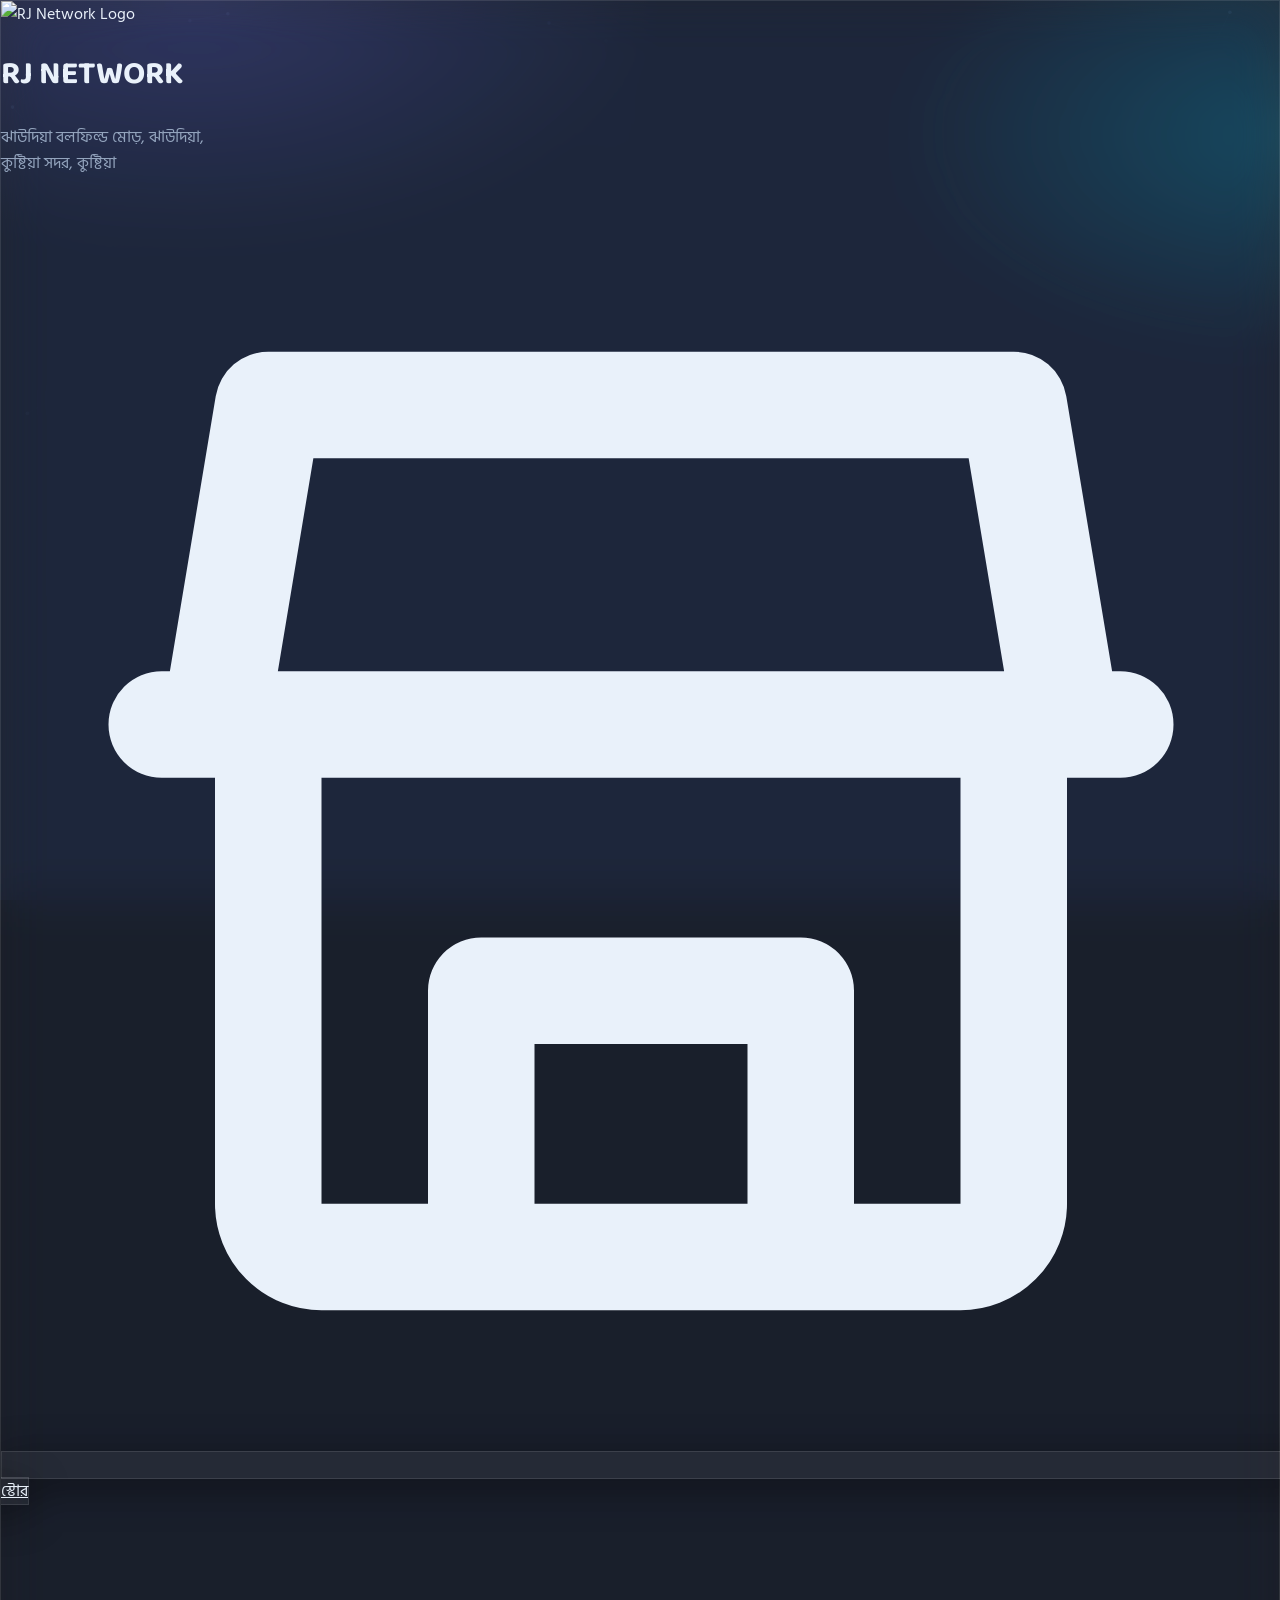
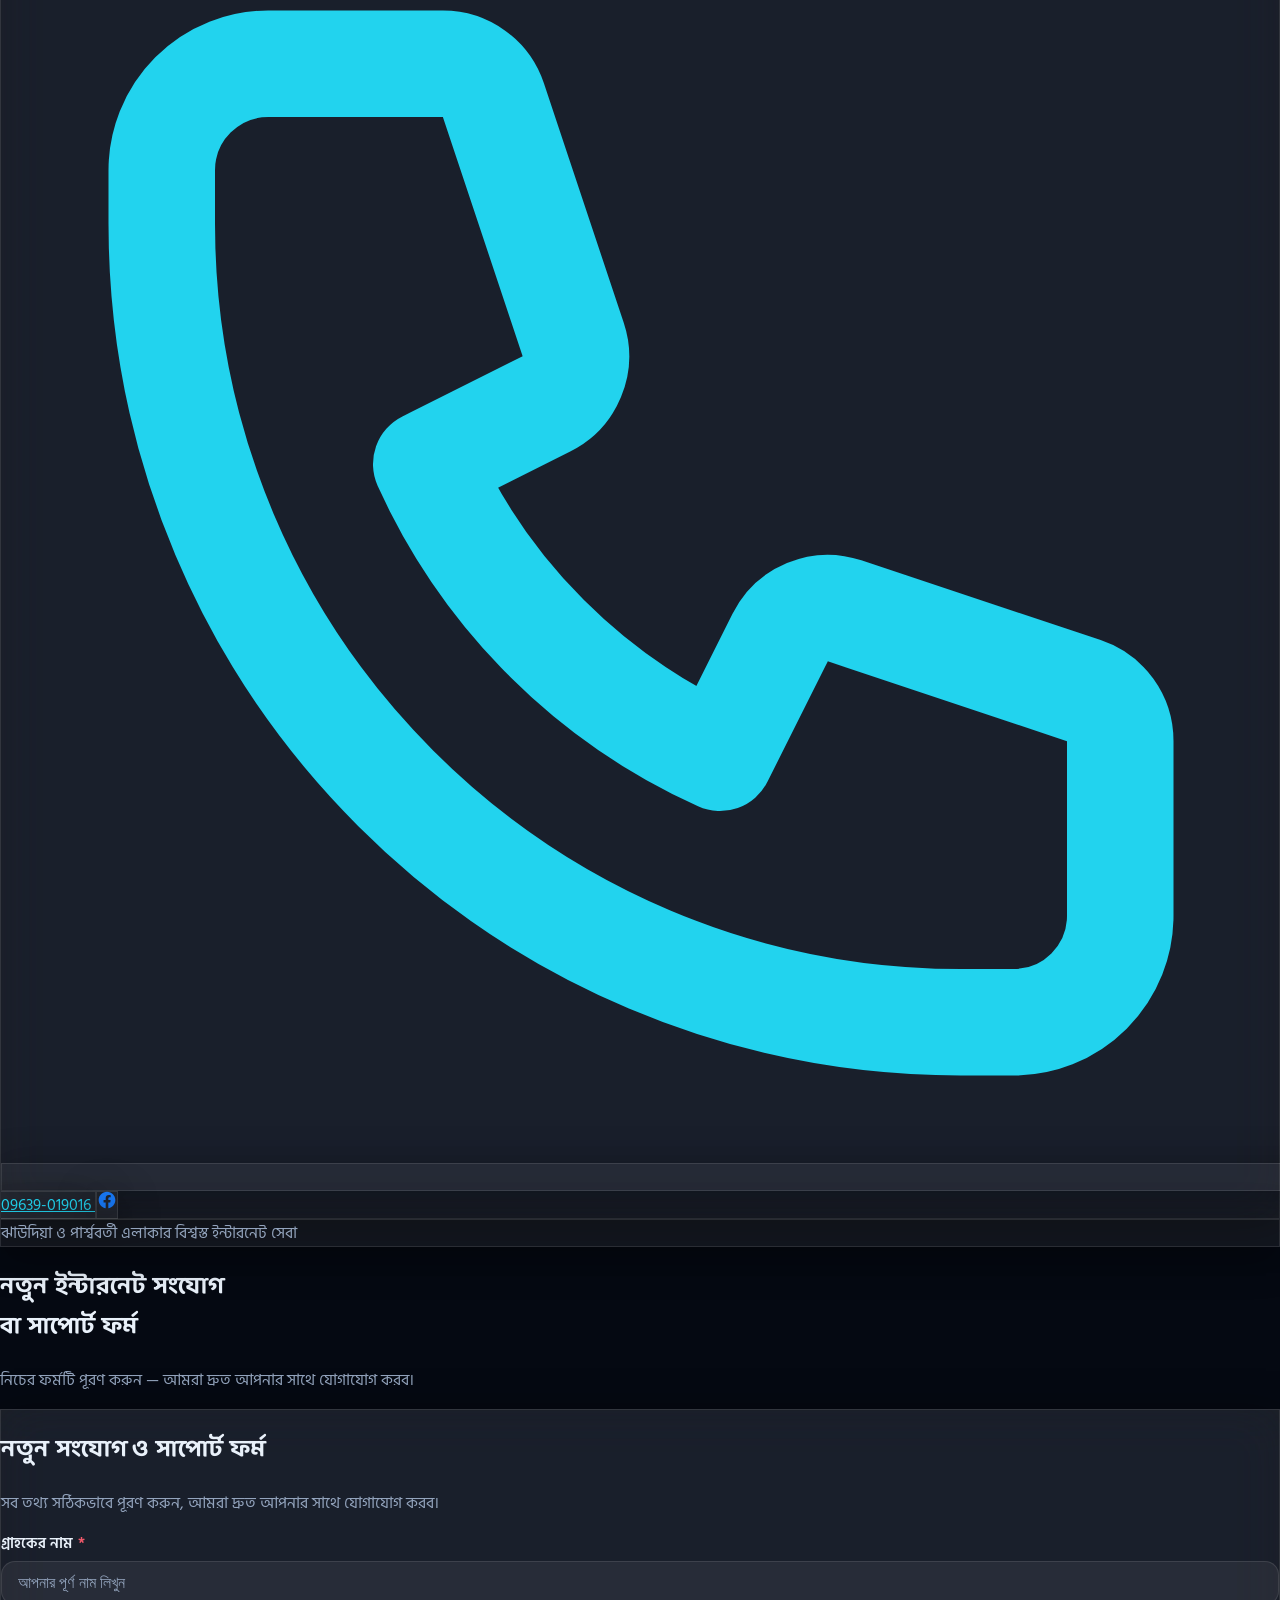
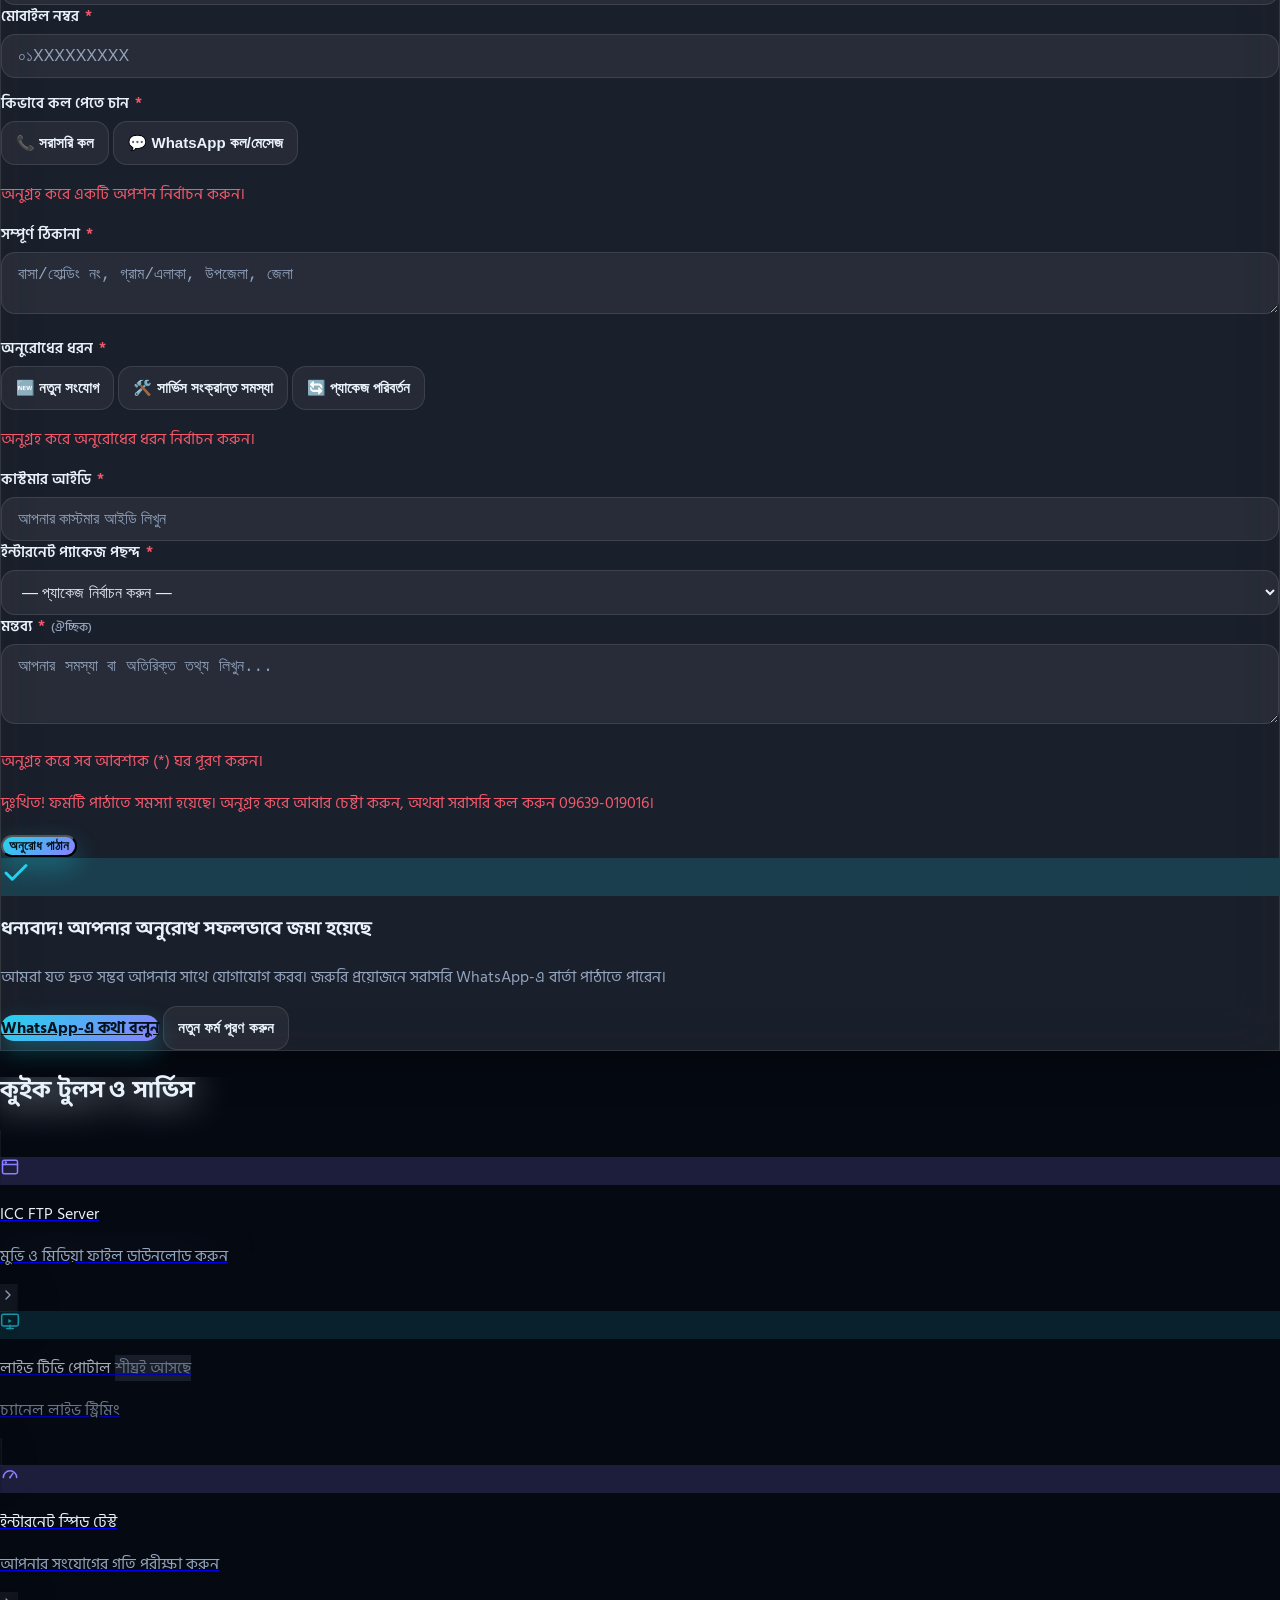
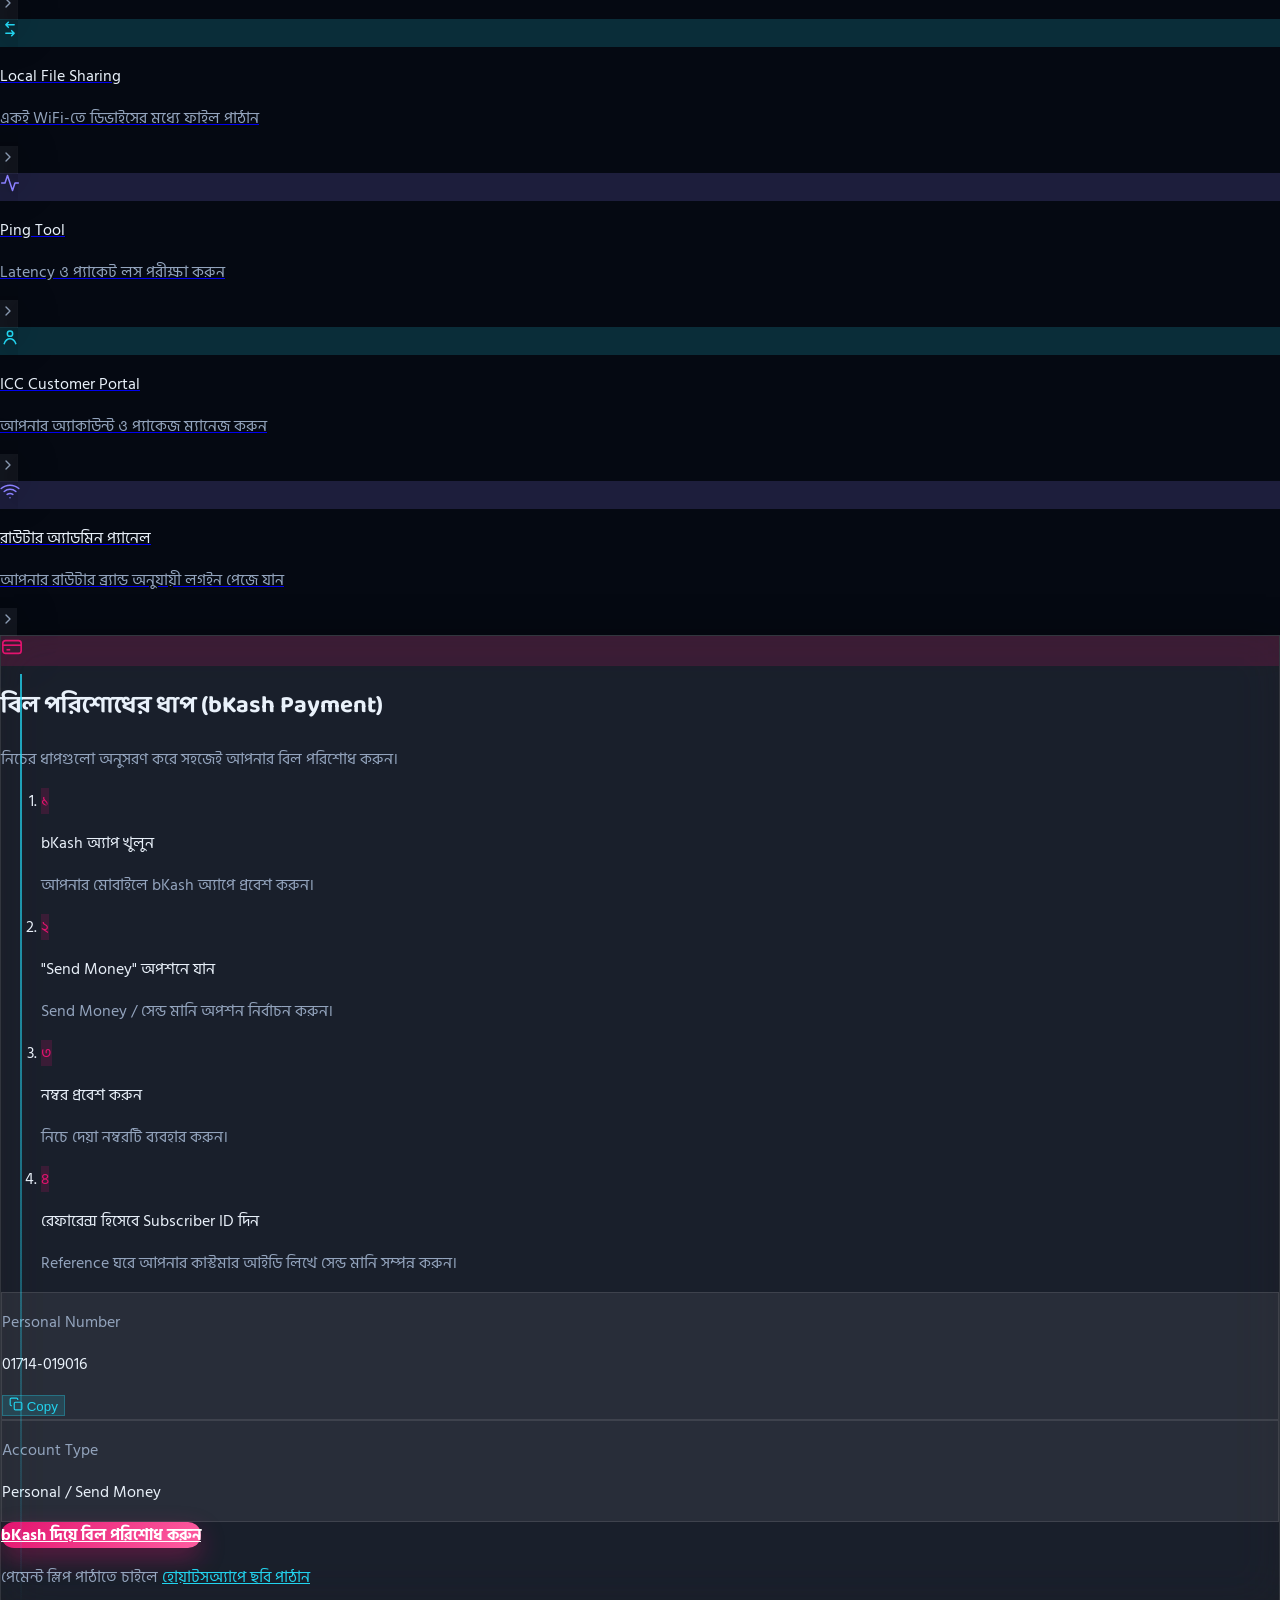
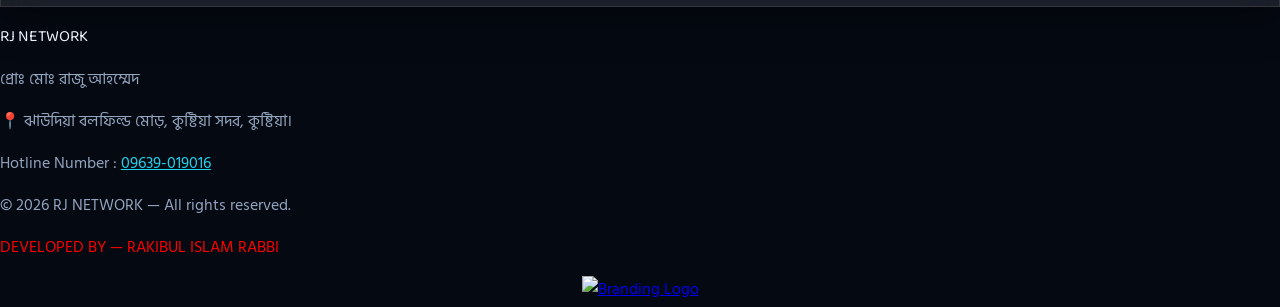
==== commit 78921142: "Rename index(5).html to index.html" ====
--- a/index.html
+++ b/index.html
@@ -1,6 +1,838 @@
-<!doctype html><html lang="bn"><head><meta charset="utf-8"><meta name="viewport" content="width=device-width,initial-scale=1"><title>হোম — RJ NETWORK</title><meta name="description" content="RJ NETWORK — দ্রুত, নির্ভরযোগ্য ইন্টারনেট সেবা।"><link rel="icon" href="logo.png"><link rel="preconnect" href="https://fonts.googleapis.com"><link rel="preconnect" href="https://fonts.gstatic.com" crossorigin><link href="https://fonts.googleapis.com/css2?family=Baloo+Da+2:wght@500;600;700;800&family=Hind+Siliguri:wght@400;500;600;700&display=swap" rel="stylesheet"><link rel="stylesheet" href="assets/app.css"></head><body><div class="bg"></div><canvas id="netbg"></canvas><header class="header glass strong"><div class="container hi"><a class="brand" href="index.html"><img src="logo.png" alt="RJ NETWORK"><div><div class="bt font-display">RJ NETWORK</div><div class="bs">ঝাউদিয়া বলফিল্ড মোড়, কুষ্টিয়া সদর, কুষ্টিয়া</div></div></a><nav class="nav"><a class="active" href="index.html">হোম</a><a class="" href="packages.html">প্যাকেজ</a><a class="" href="support.html">সাপোর্ট</a><a class="" href="status.html">নেটওয়ার্ক</a><a class="" href="router.html">রাউটার</a><a class="" href="faq.html">FAQ</a></nav><div class="actions"><a class="pill" href="tel:09639019016">☎ <span>09639-019016</span></a><a class="btn primary" href="support.html">সাপোর্ট</a></div></div></header><main class="container"><section class="hero"><div class="badge glass"><span class="dot"></span> ঝাউদিয়া ও পার্শ্ববর্তী এলাকার ইন্টারনেট সেবা</div><h1>দ্রুত। স্থির। <span style="color:var(--c)">RJ NETWORK.</span></h1><p>বাসা, অফিস ও দৈনন্দিন ডিজিটাল জীবনের জন্য নির্ভরযোগ্য অপটিক্যাল ফাইবার ইন্টারনেট।</p><div class="hero-actions"><a class="btn primary" href="support.html">নতুন সংযোগ / সাপোর্ট</a><a class="btn ghost" href="packages.html">প্যাকেজ দেখুন</a></div></section>
-<section class="section"><div class="grid g3"><div class="card glass"><div class="icon">⚡</div><h3>সুপারফাস্ট স্পিড</h3><p class="muted">Browsing, streaming ও online কাজের জন্য দ্রুত সংযোগ।</p></div><div class="card glass"><div class="icon">📡</div><h3>অপটিক্যাল ফাইবার</h3><p class="muted">Fiber connectivity ও স্থানীয় support সুবিধা।</p></div><div class="card glass"><div class="icon">🛠️</div><h3>লোকাল সাপোর্ট</h3><p class="muted">সমস্যা হলে সরাসরি RJ NETWORK-এর সাথে যোগাযোগ করুন।</p></div></div></section>
-<section class="section"><div class="head"><div><h2>ইন্টারনেট প্যাকেজ</h2><p>আপনার প্রয়োজন অনুযায়ী প্যাকেজ বেছে নিন।</p></div><a class="btn ghost" href="packages.html">সব প্যাকেজ</a></div><div class="grid g5"><article class="card glass package "><div class="muted small">Starting Package</div><div class="speed">30 Mbps</div><div class="price">৳500<span class="muted" style="font-size:14px"> / মাস</span></div><p class="muted">সাশ্রয়ী মূল্যে সুপার স্পিড</p><ul><li>Unlimited Internet</li><li>Fiber Connectivity</li><li>Local Support</li></ul><a class="btn primary" href="support.html?package=30%20Mbps">সংযোগের অনুরোধ</a></article><article class="card glass package "><div class="muted small">Basic</div><div class="speed">40 Mbps</div><div class="price">৳600<span class="muted" style="font-size:14px"> / মাস</span></div><p class="muted">দ্রুত ও নির্ভরযোগ্য কানেকশন</p><ul><li>Unlimited Internet</li><li>Fiber Connectivity</li><li>Local Support</li></ul><a class="btn primary" href="support.html?package=40%20Mbps">সংযোগের অনুরোধ</a></article><article class="card glass package highlight"><div class="muted small">Smart Speed</div><div class="speed">50 Mbps</div><div class="price">৳630<span class="muted" style="font-size:14px"> / মাস</span></div><p class="muted">স্মার্ট স্পিডে আরও স্বাচ্ছন্দ্য</p><ul><li>Unlimited Internet</li><li>Fiber Connectivity</li><li>Local Support</li></ul><a class="btn primary" href="support.html?package=50%20Mbps">সংযোগের অনুরোধ</a></article><article class="card glass package "><div class="muted small">Premium Lite</div><div class="speed">70 Mbps</div><div class="price">৳700<span class="muted" style="font-size:14px"> / মাস</span></div><p class="muted">হাই-স্পিড হোম ইন্টারনেট</p><ul><li>Unlimited Internet</li><li>Fiber Connectivity</li><li>Local Support</li></ul><a class="btn primary" href="support.html?package=70%20Mbps">সংযোগের অনুরোধ</a></article><article class="card glass package "><div class="muted small">Premium</div><div class="speed">100 Mbps</div><div class="price">৳1050<span class="muted" style="font-size:14px"> / মাস</span></div><p class="muted">ভারী ব্যবহার ও একাধিক ডিভাইস</p><ul><li>Unlimited Internet</li><li>Fiber Connectivity</li><li>Local Support</li></ul><a class="btn primary" href="support.html?package=100%20Mbps">সংযোগের অনুরোধ</a></article></div></section>
-<section class="section"><div class="card glass"><div class="head"><div><h2>নেটওয়ার্ক স্ট্যাটাস</h2><p>বর্তমান service status দেখুন।</p></div><a class="status" href="status.html"><span class="sd"></span> All Systems Operational</a></div></div></section>
-<section class="section"><div class="head"><div><h2>কুইক সার্ভিস</h2><p>প্রয়োজনীয় tools এক জায়গায়।</p></div></div><div class="grid g3"><a class="card glass tool" href="customer.html"><div class="icon">👤</div><div><h3>Customer Portal</h3><div class="muted small">আপনার সংযোগের তথ্য</div></div></a><a class="card glass tool" href="support.html"><div class="icon">🎫</div><div><h3>সাপোর্ট</h3><div class="muted small">নতুন সমস্যা জানান</div></div></a><a class="card glass tool" href="status.html"><div class="icon">📡</div><div><h3>Network Status</h3><div class="muted small">সার্ভিস আপডেট</div></div></a><a class="card glass tool" href="router.html"><div class="icon">📶</div><div><h3>Router Help</h3><div class="muted small">Login ও WiFi guide</div></div></a><a class="card glass tool" href="https://fast.com/" target="_blank" rel="noopener noreferrer"><div class="icon">🚀</div><div><h3>Speed Test</h3><div class="muted small">Speed পরীক্ষা</div></div></a><a class="card glass tool" href="faq.html"><div class="icon">❓</div><div><h3>FAQ</h3><div class="muted small">সাধারণ প্রশ্ন</div></div></a><a class="card glass tool" href="tel:09639019016"><div class="icon">☎</div><div><h3>09639-019016</h3><div class="muted small">সরাসরি যোগাযোগ</div></div></a></div></section>
-<section class="section"><div class="card glass"><div class="head"><div><h2>বিল পেমেন্ট</h2><p>বর্তমান Foundation-এ manual payment flow রাখা হয়েছে।</p></div></div><div class="grid g2"><div><div class="muted small">bKash Personal / Send Money</div><div style="font-size:28px;font-weight:900">01714-019016</div></div><div class="notice">পেমেন্ট করার পর transaction/reference তথ্যসহ support-এ জানান। Automated gateway পরের ধাপে যুক্ত হবে।</div></div></div></section></main><nav class="mobile glass"><a class="active" href="index.html"><span>⌂</span>হোম</a><a class="" href="packages.html"><span>▣</span>প্যাকেজ</a><a class="" href="support.html"><span>⚑</span>সাপোর্ট</a><a class="" href="status.html"><span>●</span>স্ট্যাটাস</a><a class="" href="customer.html"><span>◉</span>কাস্টমার</a><a class="" href="router.html"><span>⌁</span>রাউটার</a></nav><footer><div class="font-display" style="font-size:22px;font-weight:800;color:var(--t)">RJ NETWORK</div><div>প্রোঃ মোঃ রাজু আহম্মেদ</div><div>📍 ঝাউদিয়া বলফিল্ড মোড়, কুষ্টিয়া সদর, কুষ্টিয়া।</div><div style="margin-top:7px">☎ <a style="color:var(--c);font-weight:800" href="tel:09639019016">09639-019016</a></div><div style="margin-top:10px">© <span id="year"></span> RJ NETWORK — All rights reserved.</div><div style="margin-top:6px;font-weight:700;color:#ef4444">DEVELOPED BY — RAKIBUL ISLAM RABBI</div></footer><script>document.getElementById('year').textContent=new Date().getFullYear()</script><script src="assets/app.js"></script></body></html>+<!DOCTYPE html>
+<html lang="bn">
+<head>
+<meta charset="UTF-8">
+<meta name="viewport" content="width=device-width, initial-scale=1.0">
+<title>RJ NETWORK — নতুন সংযোগ ও সাপোর্ট ফর্ম</title>
+<!-- Favicon Tag (এখানে যুক্ত করুন) -->
+<link rel="icon" type="image/png" href="logo.png">
+<link rel="preconnect" href="https://fonts.googleapis.com">
+<link rel="preconnect" href="https://fonts.gstatic.com" crossorigin>
+<link href="https://fonts.googleapis.com/css2?family=Hind+Siliguri:wght@400;500;600;700&family=Baloo+Da+2:wght@500;600;700;800&display=swap" rel="stylesheet">
+<script src="https://cdn.tailwindcss.com"></script>
+<style>
+  :root{
+    --bg:#050912;
+    --bg-2:#0a1120;
+    --surface:rgba(255,255,255,0.055);
+    --surface-strong:rgba(255,255,255,0.09);
+    --border:rgba(255,255,255,0.10);
+    --text:#e9f1fa;
+    --text-dim:#93a4bd;
+    --cyan:#22d3ee;
+    --violet:#8b80ff;
+    --node:rgba(140,180,255,0.35);
+    --line:rgba(140,180,255,0.14);
+    --shadow: 0 8px 40px rgba(0,0,0,0.45);
+  }
+  *{box-sizing:border-box}
+  html,body{margin:0;padding:0}
+  body{
+    font-family:'Hind Siliguri', sans-serif;
+    background:var(--bg);
+    color:var(--text);
+    min-height:100vh;
+    overflow-x:hidden;
+  }
+  .font-display{ font-family:'Baloo Da 2', 'Hind Siliguri', sans-serif; }
+
+  #netbg{ position:fixed; inset:0; width:100%; height:100%; z-index:0; opacity:.55; pointer-events:none; }
+
+  .bg-wash{
+    position:fixed; inset:0; z-index:0; pointer-events:none;
+    background:
+      radial-gradient(60% 45% at 15% 0%, color-mix(in srgb, var(--violet) 16%, transparent), transparent 60%),
+      radial-gradient(50% 40% at 100% 15%, color-mix(in srgb, var(--cyan) 18%, transparent), transparent 60%),
+      var(--bg-2);
+    transition: background .4s ease;
+  }
+
+  .glass{
+    background:var(--surface);
+    border:1px solid var(--border);
+    backdrop-filter: blur(20px) saturate(140%);
+    -webkit-backdrop-filter: blur(20px) saturate(140%);
+    box-shadow: var(--shadow);
+  }
+  .glass-strong{
+    background:var(--surface-strong);
+    border:1px solid var(--border);
+    backdrop-filter: blur(24px) saturate(150%);
+    -webkit-backdrop-filter: blur(24px) saturate(150%);
+    box-shadow: var(--shadow);
+  }
+
+  .field-input{
+    width:100%;
+    background: color-mix(in srgb, var(--surface-strong) 70%, transparent);
+    border:1px solid var(--border);
+    color:var(--text);
+    border-radius:14px;
+    padding:12px 16px;
+    font-size:16px;
+    outline:none;
+    transition: border-color .2s ease, box-shadow .2s ease, background .2s ease;
+  }
+  .field-input::placeholder{ color:var(--text-dim); }
+  .field-input:focus{
+    border-color: var(--cyan);
+    box-shadow: 0 0 0 3px color-mix(in srgb, var(--cyan) 22%, transparent);
+  }
+  /* Native <option> popups ignore the glass background, so give them an
+     explicit solid color — otherwise light text becomes invisible on the
+     browser's default white dropdown. */
+  .field-input option{
+    background-color: #0d1626;
+    color: var(--text);
+  }
+  .field-label{
+    font-size:14.5px; font-weight:600; color:var(--text); margin-bottom:6px; display:block;
+  }
+  .req-star{ color:#f2596a; margin-inline-start:2px; }
+  .opt-tag{ font-size:12px; color:var(--text-dim); font-weight:500; margin-inline-start:6px; }
+
+  .choice-btn{
+    border:1px solid var(--border);
+    background: color-mix(in srgb, var(--surface-strong) 60%, transparent);
+    color:var(--text);
+    border-radius:14px;
+    padding:12px 14px;
+    font-size:15px;
+    font-weight:600;
+    cursor:pointer;
+    text-align:center;
+    transition: all .18s ease;
+  }
+  .choice-btn:hover{ border-color: color-mix(in srgb, var(--cyan) 60%, var(--border)); }
+  .choice-btn.active{
+    background: linear-gradient(135deg, var(--cyan), var(--violet));
+    color:#04121c;
+    border-color:transparent;
+    box-shadow: 0 6px 18px color-mix(in srgb, var(--cyan) 35%, transparent);
+  }
+
+  .fade-up{ animation: fadeUp .7s ease both; }
+  @keyframes fadeUp{ from{opacity:0; transform:translateY(14px)} to{opacity:1; transform:translateY(0)} }
+
+  .pulse-dot{ animation: pulseDot 2.2s ease-in-out infinite; }
+  @keyframes pulseDot{ 0%,100%{ opacity:.5; transform:scale(1);} 50%{ opacity:1; transform:scale(1.6);} }
+
+  .quick-card{
+    border:1px solid transparent;
+    transition: transform .15s ease, border-color .15s ease;
+  }
+  .quick-card:hover{
+    transform: translateY(-2px);
+    border-color: color-mix(in srgb, var(--cyan) 45%, var(--border));
+  }
+
+  .btn-primary{
+    background: linear-gradient(135deg, var(--cyan), var(--violet));
+    color:#04121c; font-weight:700; border-radius:16px;
+    box-shadow: 0 10px 25px color-mix(in srgb, var(--cyan) 30%, transparent);
+    transition: transform .15s ease, box-shadow .15s ease;
+  }
+  .btn-primary:hover{ transform: translateY(-2px); box-shadow: 0 14px 32px color-mix(in srgb, var(--cyan) 40%, transparent); }
+  .btn-primary:active{ transform: translateY(0); }
+
+  .bkash-btn{
+    background: linear-gradient(135deg, #E2136E, #ff5fa2);
+    color:#fff; font-weight:700; border-radius:16px;
+    box-shadow: 0 10px 25px rgba(226,19,110,0.35);
+    transition: transform .15s ease;
+  }
+  .bkash-btn:hover{ transform: translateY(-2px); }
+
+  ::selection{ background: color-mix(in srgb, var(--cyan) 40%, transparent); }
+
+  @media (prefers-reduced-motion: reduce){
+    .fade-up, .pulse-dot{ animation:none !important; }
+  }
+
+  .step-line{
+    position:absolute; left:19px; top:38px; bottom:-6px; width:2px;
+    background: linear-gradient(var(--cyan), transparent);
+    opacity:.4;
+  }
+
+  /* ---------- Mobile header ---------- */
+  .site-header-inner{ row-gap:10px; }
+  .phone-pill span, .store-pill span{ white-space:nowrap; }
+  @media (max-width:480px){
+    .site-logo{ width:38px !important; height:38px !important; }
+    .site-title{ font-size:15px !important; }
+    .site-address{ font-size:10.5px !important; max-width:150px; }
+    .phone-pill, .store-pill{ padding:8px !important; }
+    .phone-pill span{ display:none; }
+    .store-pill span{ display:inline; }
+    .header-social{ width:34px !important; height:34px !important; }
+  }
+
+  /* ---------- Branding logo (inline in footer) ---------- */
+  .brand-bar{
+    display:flex; align-items:center; justify-content:center;
+    margin-top:14px;
+  }
+  .brand-bar a{ display:inline-flex; align-items:center; transition: transform .15s ease; }
+  .brand-bar a:hover{ transform: scale(1.05); }
+  .brand-bar img{ width:100%; max-width:140px; height:auto; object-fit:contain; display:block; }
+
+  /* ---------- Floating "Back to Home" button ---------- */
+  .float-home-btn{
+    position:fixed; right:16px; bottom:74px; z-index:45;
+    display:flex; align-items:center; gap:8px;
+    padding:12px 16px; border-radius:999px;
+    background: linear-gradient(135deg, var(--cyan), var(--violet));
+    color:#04121c; font-weight:700; font-size:13.5px;
+    box-shadow: 0 10px 25px color-mix(in srgb, var(--cyan) 35%, transparent);
+    transition: transform .15s ease, box-shadow .15s ease;
+    text-decoration:none;
+  }
+  .float-home-btn:hover{ transform: translateY(-2px); box-shadow: 0 14px 32px color-mix(in srgb, var(--cyan) 45%, transparent); }
+  .float-home-btn svg{ flex-shrink:0; }
+  @media (max-width:420px){
+    .float-home-btn span{ display:none; }
+    .float-home-btn{ padding:13px; }
+  }
+</style>
+</head>
+<body>
+
+<div class="bg-wash"></div>
+<canvas id="netbg"></canvas>
+
+<!-- Header -->
+<header class="sticky top-0 z-30 glass-strong" style="border-bottom:1px solid var(--border)">
+  <div class="max-w-7xl mx-auto px-3 sm:px-6 py-2.5 sm:py-3">
+    <div class="site-header-inner flex items-center justify-between gap-3 flex-wrap">
+
+      <!-- Left Section: Logo & Info -->
+      <div class="flex items-center gap-2.5 sm:gap-3 min-w-0">
+        <img src="logo.png" alt="RJ Network Logo" class="site-logo w-12 h-12 sm:w-14 sm:h-14 object-contain flex-shrink-0 rounded-xl">
+        <div class="min-w-0">
+          <h1 class="site-title font-display font-bold text-lg sm:text-xl tracking-tight leading-tight" style="color:var(--text)">
+            RJ NETWORK
+          </h1>
+          <p class="site-address text-xs sm:text-sm truncate" style="color:var(--text-dim); max-width:220px">
+            ঝাউদিয়া বলফিল্ড মোড়, ঝাউদিয়া, কুষ্টিয়া সদর, কুষ্টিয়া
+          </p>
+        </div>
+      </div>
+
+      <!-- Right Section: Actions -->
+      <div class="flex items-center gap-2 sm:gap-3 flex-shrink-0">
+        <!-- Store -->
+        <a href="store.html" class="store-pill flex items-center gap-2 px-3 py-1.5 rounded-full glass text-xs sm:text-sm font-semibold transition-colors" style="color:var(--text)">
+          <svg class="w-4 h-4 flex-shrink-0" fill="none" stroke="currentColor" viewBox="0 0 24 24" stroke-width="2">
+            <path stroke-linecap="round" stroke-linejoin="round" d="M3 10h18M5 10v9a1 1 0 0 0 1 1h12a1 1 0 0 0 1-1v-9M4 10l1-6h14l1 6M9 20v-5h6v5"/>
+          </svg>
+          <span>স্টোর</span>
+        </a>
+
+        <!-- Phone Pill -->
+        <a href="tel:09639019016" class="phone-pill flex items-center gap-2 px-3 py-1.5 rounded-full glass text-xs sm:text-sm font-semibold transition-colors" style="color:var(--cyan)">
+          <svg class="w-4 h-4 flex-shrink-0" fill="none" stroke="currentColor" viewBox="0 0 24 24"><path stroke-linecap="round" stroke-linejoin="round" stroke-width="2" d="M3 5a2 2 0 012-2h3.28a1 1 0 01.948.684l1.498 4.493a1 1 0 01-.502 1.21l-2.257 1.13a11.042 11.042 0 005.516 5.516l1.13-2.257a1 1 0 011.21-.502l4.493 1.498a1 1 0 01.684.949V19a2 2 0 01-2 2h-1C9.716 21 3 14.284 3 6V5z"/></svg>
+          <span>09639-019016</span>
+        </a>
+        <!-- Facebook Icon -->
+        <a href="https://www.facebook.com/profile.php?id=61593469095280" target="_blank" rel="noopener" class="header-social w-9 h-9 rounded-xl flex items-center justify-center glass flex-shrink-0" aria-label="Facebook">
+          <svg width="20" height="20" viewBox="0 0 24 24" fill="#1877F2"><path d="M22 12.06C22 6.5 17.52 2 12 2S2 6.5 2 12.06c0 5 3.66 9.15 8.44 9.94v-7.03H7.9v-2.9h2.54V9.85c0-2.5 1.49-3.89 3.78-3.89 1.09 0 2.24.2 2.24.2v2.46h-1.26c-1.24 0-1.63.77-1.63 1.56v1.88h2.78l-.44 2.9h-2.34V22c4.78-.8 8.44-4.94 8.44-9.94Z"/></svg>
+        </a>
+      </div>
+    </div>
+  </div>
+</header>
+
+<main class="relative z-10 max-w-3xl mx-auto px-5 pb-16">
+
+  <!-- Hero -->
+  <section class="text-center pt-12 pb-8 fade-up">
+    <div class="inline-flex items-center gap-2 px-3 py-1.5 rounded-full glass mb-5 text-[13px] font-semibold" style="color:var(--text-dim)">
+      <span class="w-2 h-2 rounded-full pulse-dot" style="background:var(--cyan)"></span>
+      ঝাউদিয়া ও পার্শ্ববর্তী এলাকার বিশ্বস্ত ইন্টারনেট সেবা
+    </div>
+    <h1 class="font-display font-extrabold text-4xl sm:text-5xl leading-tight" style="color:var(--text)">
+      নতুন ইন্টারনেট সংযোগ<br class="hidden sm:block"> বা সাপোর্ট ফর্ম
+    </h1>
+    <p class="mt-4 text-base sm:text-lg" style="color:var(--text-dim)">
+      নিচের ফর্মটি পূরণ করুন — আমরা দ্রুত আপনার সাথে যোগাযোগ করব।
+    </p>
+  </section>
+
+  <!-- Form -->
+  <section class="glass-strong rounded-3xl p-5 sm:p-8 fade-up">
+    <h2 class="font-display font-bold text-2xl mb-1" style="color:var(--text)">নতুন সংযোগ ও সাপোর্ট ফর্ম</h2>
+    <p class="text-sm mb-6" style="color:var(--text-dim)">সব তথ্য সঠিকভাবে পূরণ করুন, আমরা দ্রুত আপনার সাথে যোগাযোগ করব।</p>
+
+    <form id="ispForm" class="space-y-6" novalidate>
+
+      <div>
+        <label class="field-label" for="fullName">গ্রাহকের নাম <span class="req-star">*</span></label>
+        <input type="text" id="fullName" name="fullName" class="field-input" placeholder="আপনার পূর্ণ নাম লিখুন" required>
+      </div>
+
+      <div>
+        <label class="field-label" for="phone">মোবাইল নম্বর <span class="req-star">*</span></label>
+        <input type="tel" id="phone" name="phone" class="field-input" placeholder="০১XXXXXXXXX" required>
+
+        <p class="field-label mt-4">কিভাবে কল পেতে চান <span class="req-star">*</span></p>
+        <div class="grid grid-cols-2 gap-3" id="contactMethodGroup">
+          <button type="button" class="choice-btn" data-value="সরাসরি কল">📞 সরাসরি কল</button>
+          <button type="button" class="choice-btn" data-value="WhatsApp কল/মেসেজ">💬 WhatsApp কল/মেসেজ</button>
+        </div>
+        <p id="contactMethodError" class="text-[13px] mt-1.5 hidden" style="color:#f2596a">অনুগ্রহ করে একটি অপশন নির্বাচন করুন।</p>
+      </div>
+
+      <div>
+        <label class="field-label" for="address">সম্পূর্ণ ঠিকানা <span class="req-star">*</span></label>
+        <textarea id="address" name="address" rows="2" class="field-input" placeholder="বাসা/হোল্ডিং নং, গ্রাম/এলাকা, উপজেলা, জেলা" required></textarea>
+      </div>
+
+      <div>
+        <p class="field-label">অনুরোধের ধরন <span class="req-star">*</span></p>
+        <div class="grid grid-cols-1 sm:grid-cols-3 gap-3" id="requestTypeGroup">
+          <button type="button" class="choice-btn" data-value="নতুন সংযোগ">🆕 নতুন সংযোগ</button>
+          <button type="button" class="choice-btn" data-value="সার্ভিস সংক্রান্ত সমস্যা">🛠️ সার্ভিস সংক্রান্ত সমস্যা</button>
+          <button type="button" class="choice-btn" data-value="প্যাকেজ পরিবর্তন">🔄 প্যাকেজ পরিবর্তন</button>
+        </div>
+        <p id="requestTypeError" class="text-[13px] mt-1.5 hidden" style="color:#f2596a">অনুগ্রহ করে অনুরোধের ধরন নির্বাচন করুন।</p>
+      </div>
+
+      <!-- Customer ID (shown for সার্ভিস সংক্রান্ত সমস্যা / প্যাকেজ পরিবর্তন) -->
+      <div id="customerIdWrap" class="hidden">
+        <label class="field-label" for="customerId">কাস্টমার আইডি <span class="req-star">*</span></label>
+        <input type="text" id="customerId" name="customerId" class="field-input" placeholder="আপনার কাস্টমার আইডি লিখুন">
+      </div>
+
+      <!-- Package dropdown (shown for নতুন সংযোগ / প্যাকেজ পরিবর্তন) -->
+      <div id="packageWrap" class="hidden">
+        <label class="field-label" for="packageSelect"><span id="packageLabelText">ইন্টারনেট প্যাকেজ পছন্দ</span> <span class="req-star">*</span></label>
+        <select id="packageSelect" name="packageSelect" class="field-input">
+          <option value="">— প্যাকেজ নির্বাচন করুন —</option>
+          <option value="30 Mbps - ৳500">30 Mbps — ৳500</option>
+          <option value="40 Mbps - ৳600">40 Mbps — ৳600</option>
+          <option value="50 Mbps - ৳630">50 Mbps — ৳630</option>
+          <option value="70 Mbps - ৳700">70 Mbps — ৳700</option>
+          <option value="100 Mbps - ৳1050">100 Mbps — ৳1050</option>
+          <option value="পরামর্শ প্রয়োজন">পরামর্শ প্রয়োজন</option>
+        </select>
+      </div>
+
+      <div>
+        <label class="field-label" for="note">মন্তব্য <span id="noteReqTag" class="req-star hidden">*</span><span id="noteOptTag" class="opt-tag hidden">(ঐচ্ছিক)</span></label>
+        <textarea id="note" name="note" rows="3" class="field-input" placeholder="আপনার সমস্যা বা অতিরিক্ত তথ্য লিখুন..."></textarea>
+      </div>
+
+      <p id="formError" class="text-[13px] hidden text-center" style="color:#f2596a">অনুগ্রহ করে সব আবশ্যক (*) ঘর পূরণ করুন।</p>
+      <p id="submitError" class="text-[13px] hidden text-center" style="color:#f2596a">দুঃখিত! ফর্মটি পাঠাতে সমস্যা হয়েছে। অনুগ্রহ করে আবার চেষ্টা করুন, অথবা সরাসরি কল করুন 09639-019016।</p>
+
+      <button type="submit" id="submitBtn" class="btn-primary w-full py-3.5 rounded-2xl text-base flex items-center justify-center gap-2">
+        <span id="submitBtnText">অনুরোধ পাঠান</span>
+      </button>
+    </form>
+
+    <!-- Success State -->
+    <div id="formSuccess" class="hidden text-center py-6 fade-up">
+      <div class="w-16 h-16 mx-auto mb-4 rounded-full flex items-center justify-center" style="background:color-mix(in srgb, var(--cyan) 18%, transparent)">
+        <svg width="30" height="30" viewBox="0 0 24 24" fill="none" stroke="var(--cyan)" stroke-width="2.4" stroke-linecap="round" stroke-linejoin="round"><path d="M20 6 9 17l-5-5"/></svg>
+      </div>
+      <h3 class="font-display font-bold text-xl mb-2" style="color:var(--text)">ধন্যবাদ! আপনার অনুরোধ সফলভাবে জমা হয়েছে</h3>
+      <p class="text-sm mb-6" style="color:var(--text-dim)">আমরা যত দ্রুত সম্ভব আপনার সাথে যোগাযোগ করব। জরুরি প্রয়োজনে সরাসরি WhatsApp-এ বার্তা পাঠাতে পারেন।</p>
+      <div class="flex flex-col sm:flex-row gap-3 justify-center">
+        <a id="successWhatsappLink" href="#" target="_blank" rel="noopener" class="btn-primary px-5 py-3 rounded-2xl text-sm inline-flex items-center justify-center gap-2">WhatsApp-এ কথা বলুন</a>
+        <button type="button" id="resetFormBtn" class="choice-btn px-5 py-3">নতুন ফর্ম পূরণ করুন</button>
+      </div>
+    </div>
+  </section>
+
+  <!-- Quick Tools -->
+  <section class="mt-8 mb-8 fade-up">
+    <div class="flex items-end justify-between mb-3 px-1">
+      <h2 class="font-display font-bold text-xl" style="color:var(--text)">কুইক টুলস ও সার্ভিস</h2>
+    </div>
+    <div class="grid grid-cols-1 sm:grid-cols-2 gap-3">
+
+      <!-- ICC FTP Server -->
+      <a href="http://10.16.100.244/" target="_blank" rel="noopener" class="glass rounded-2xl p-4 flex items-center gap-3 quick-card">
+        <div class="w-11 h-11 rounded-xl flex items-center justify-center flex-shrink-0" style="background:color-mix(in srgb, var(--violet) 18%, transparent)">
+          <svg width="20" height="20" viewBox="0 0 24 24" fill="none" stroke="var(--violet)" stroke-width="1.8" stroke-linecap="round" stroke-linejoin="round"><rect x="3" y="4" width="18" height="16" rx="2"/><path d="M3 9h18"/><circle cx="7" cy="6.5" r=".6" fill="var(--violet)"/></svg>
+        </div>
+        <div class="min-w-0 flex-1">
+          <p class="font-bold text-[15px] leading-tight" style="color:var(--text)">ICC FTP Server</p>
+          <p class="text-[13px] mt-0.5 truncate" style="color:var(--text-dim)">মুভি ও মিডিয়া ফাইল ডাউনলোড করুন</p>
+        </div>
+        <svg width="16" height="16" viewBox="0 0 24 24" fill="none" stroke="var(--text-dim)" stroke-width="2" stroke-linecap="round" stroke-linejoin="round" class="flex-shrink-0"><path d="M9 18l6-6-6-6"/></svg>
+      </a>
+
+      <!-- Live TV Portal — TODO: এখানে আপনার আসল লিংক বসান -->
+      <a href="#" onclick="event.preventDefault()" class="glass rounded-2xl p-4 flex items-center gap-3 quick-card" style="opacity:.7; cursor:default">
+        <div class="w-11 h-11 rounded-xl flex items-center justify-center flex-shrink-0" style="background:color-mix(in srgb, var(--cyan) 18%, transparent)">
+          <svg width="20" height="20" viewBox="0 0 24 24" fill="none" stroke="var(--cyan)" stroke-width="1.8" stroke-linecap="round" stroke-linejoin="round"><rect x="2" y="4" width="20" height="14" rx="2"/><path d="M10 9.5v5l4-2.5-4-2.5Z" fill="var(--cyan)" stroke="none"/><path d="M8 21h8"/><path d="M12 17v4"/></svg>
+        </div>
+        <div class="min-w-0 flex-1">
+          <p class="font-bold text-[15px] leading-tight flex items-center gap-1.5" style="color:var(--text)">
+            লাইভ টিভি পোর্টাল
+            <span class="text-[10px] font-semibold px-1.5 py-0.5 rounded-full flex-shrink-0" style="background:color-mix(in srgb, var(--text-dim) 20%, transparent); color:var(--text-dim)">শীঘ্রই আসছে</span>
+          </p>
+          <p class="text-[13px] mt-0.5 truncate" style="color:var(--text-dim)">চ্যানেল লাইভ স্ট্রিমিং</p>
+        </div>
+      </a>
+
+      <!-- Speed Test -->
+      <a href="https://www.speedtest.net/" target="_blank" rel="noopener" class="glass rounded-2xl p-4 flex items-center gap-3 quick-card">
+        <div class="w-11 h-11 rounded-xl flex items-center justify-center flex-shrink-0" style="background:color-mix(in srgb, var(--violet) 18%, transparent)">
+          <svg width="20" height="20" viewBox="0 0 24 24" fill="none" stroke="var(--violet)" stroke-width="1.8" stroke-linecap="round" stroke-linejoin="round"><path d="M4 15a8 8 0 1 1 16 0"/><path d="M12 15 15.5 10"/><circle cx="12" cy="15" r="1.1" fill="var(--violet)" stroke="none"/></svg>
+        </div>
+        <div class="min-w-0 flex-1">
+          <p class="font-bold text-[15px] leading-tight" style="color:var(--text)">ইন্টারনেট স্পিড টেস্ট</p>
+          <p class="text-[13px] mt-0.5 truncate" style="color:var(--text-dim)">আপনার সংযোগের গতি পরীক্ষা করুন</p>
+        </div>
+        <svg width="16" height="16" viewBox="0 0 24 24" fill="none" stroke="var(--text-dim)" stroke-width="2" stroke-linecap="round" stroke-linejoin="round" class="flex-shrink-0"><path d="M9 18l6-6-6-6"/></svg>
+      </a>
+
+      <!-- Local File Sharing -->
+      <a href="https://localsend.org/" target="_blank" rel="noopener" class="glass rounded-2xl p-4 flex items-center gap-3 quick-card">
+        <div class="w-11 h-11 rounded-xl flex items-center justify-center flex-shrink-0" style="background:color-mix(in srgb, var(--cyan) 18%, transparent)">
+          <svg width="20" height="20" viewBox="0 0 24 24" fill="none" stroke="var(--cyan)" stroke-width="1.8" stroke-linecap="round" stroke-linejoin="round"><path d="M7 7h10M7 7l3-3M7 7l3 3"/><path d="M17 17H7M17 17l-3-3M17 17l-3 3"/></svg>
+        </div>
+        <div class="min-w-0 flex-1">
+          <p class="font-bold text-[15px] leading-tight" style="color:var(--text)">Local File Sharing</p>
+          <p class="text-[13px] mt-0.5 truncate" style="color:var(--text-dim)">একই WiFi-তে ডিভাইসের মধ্যে ফাইল পাঠান</p>
+        </div>
+        <svg width="16" height="16" viewBox="0 0 24 24" fill="none" stroke="var(--text-dim)" stroke-width="2" stroke-linecap="round" stroke-linejoin="round" class="flex-shrink-0"><path d="M9 18l6-6-6-6"/></svg>
+      </a>
+
+      <!-- Ping Tool -->
+      <a href="https://dnschecker.org/ping-ipv4.php" target="_blank" rel="noopener" class="glass rounded-2xl p-4 flex items-center gap-3 quick-card">
+        <div class="w-11 h-11 rounded-xl flex items-center justify-center flex-shrink-0" style="background:color-mix(in srgb, var(--violet) 18%, transparent)">
+          <svg width="20" height="20" viewBox="0 0 24 24" fill="none" stroke="var(--violet)" stroke-width="1.8" stroke-linecap="round" stroke-linejoin="round"><path d="M22 12h-4l-3 9L9 3l-3 9H2"/></svg>
+        </div>
+        <div class="min-w-0 flex-1">
+          <p class="font-bold text-[15px] leading-tight" style="color:var(--text)">Ping Tool</p>
+          <p class="text-[13px] mt-0.5 truncate" style="color:var(--text-dim)">Latency ও প্যাকেট লস পরীক্ষা করুন</p>
+        </div>
+        <svg width="16" height="16" viewBox="0 0 24 24" fill="none" stroke="var(--text-dim)" stroke-width="2" stroke-linecap="round" stroke-linejoin="round" class="flex-shrink-0"><path d="M9 18l6-6-6-6"/></svg>
+      </a>
+
+      <!-- ICC Customer Portal -->
+      <a href="https://z2portal.iccbd.com/customer/login" target="_blank" rel="noopener" class="glass rounded-2xl p-4 flex items-center gap-3 quick-card">
+        <div class="w-11 h-11 rounded-xl flex items-center justify-center flex-shrink-0" style="background:color-mix(in srgb, var(--cyan) 18%, transparent)">
+          <svg width="20" height="20" viewBox="0 0 24 24" fill="none" stroke="var(--cyan)" stroke-width="1.8" stroke-linecap="round" stroke-linejoin="round"><circle cx="12" cy="8" r="3.2"/><path d="M5 20c1.5-4 4.2-6 7-6s5.5 2 7 6"/></svg>
+        </div>
+        <div class="min-w-0 flex-1">
+          <p class="font-bold text-[15px] leading-tight" style="color:var(--text)">ICC Customer Portal</p>
+          <p class="text-[13px] mt-0.5 truncate" style="color:var(--text-dim)">আপনার অ্যাকাউন্ট ও প্যাকেজ ম্যানেজ করুন</p>
+        </div>
+        <svg width="16" height="16" viewBox="0 0 24 24" fill="none" stroke="var(--text-dim)" stroke-width="2" stroke-linecap="round" stroke-linejoin="round" class="flex-shrink-0"><path d="M9 18l6-6-6-6"/></svg>
+      </a>
+
+      <!-- Router Admin Panel -->
+      <a href="router-login.html" class="glass rounded-2xl p-4 flex items-center gap-3 quick-card" style="grid-column: 1 / -1">
+        <div class="w-11 h-11 rounded-xl flex items-center justify-center flex-shrink-0" style="background:color-mix(in srgb, var(--violet) 18%, transparent)">
+          <svg width="20" height="20" viewBox="0 0 24 24" fill="none" stroke="var(--violet)" stroke-width="1.8" stroke-linecap="round" stroke-linejoin="round"><path d="M5 12.55a11 11 0 0 1 14.08 0"/><path d="M1.42 9a16 16 0 0 1 21.16 0"/><path d="M8.53 16.11a6 6 0 0 1 6.95 0"/><line x1="12" y1="20" x2="12.01" y2="20"/></svg>
+        </div>
+        <div class="min-w-0 flex-1">
+          <p class="font-bold text-[15px] leading-tight" style="color:var(--text)">রাউটার অ্যাডমিন প্যানেল</p>
+          <p class="text-[13px] mt-0.5 truncate" style="color:var(--text-dim)">আপনার রাউটার ব্র্যান্ড অনুযায়ী লগইন পেজে যান</p>
+        </div>
+        <svg width="16" height="16" viewBox="0 0 24 24" fill="none" stroke="var(--text-dim)" stroke-width="2" stroke-linecap="round" stroke-linejoin="round" class="flex-shrink-0"><path d="M9 18l6-6-6-6"/></svg>
+      </a>
+
+    </div>
+  </section>
+
+  <!-- bKash section -->
+  <section class="glass-strong rounded-3xl p-5 sm:p-8 mt-8 fade-up">
+    <div class="flex items-center gap-3 mb-1">
+      <div class="w-11 h-11 rounded-2xl flex items-center justify-center flex-shrink-0" style="background:rgba(226,19,110,0.16)">
+        <svg width="22" height="22" viewBox="0 0 24 24" fill="none" stroke="#E2136E" stroke-width="1.8"><rect x="2" y="5" width="20" height="14" rx="3"/><path d="M2 10h20"/><path d="M6 15h4"/></svg>
+      </div>
+      <h2 class="font-display font-bold text-2xl" style="color:var(--text)">বিল পরিশোধের ধাপ (bKash Payment)</h2>
+    </div>
+    <p class="text-sm mb-6" style="color:var(--text-dim)">নিচের ধাপগুলো অনুসরণ করে সহজেই আপনার বিল পরিশোধ করুন।</p>
+
+    <ol class="space-y-5 mb-7">
+      <li class="relative pl-12">
+        <span class="step-line"></span>
+        <span class="absolute left-0 top-0 w-9 h-9 rounded-full flex items-center justify-center font-bold text-sm" style="background:color-mix(in srgb, #E2136E 16%, transparent); color:#E2136E">১</span>
+        <p class="font-semibold" style="color:var(--text)">bKash অ্যাপ খুলুন</p>
+        <p class="text-sm" style="color:var(--text-dim)">আপনার মোবাইলে bKash অ্যাপে প্রবেশ করুন।</p>
+      </li>
+      <li class="relative pl-12">
+        <span class="step-line"></span>
+        <span class="absolute left-0 top-0 w-9 h-9 rounded-full flex items-center justify-center font-bold text-sm" style="background:color-mix(in srgb, #E2136E 16%, transparent); color:#E2136E">২</span>
+        <p class="font-semibold" style="color:var(--text)">"Send Money" অপশনে যান</p>
+        <p class="text-sm" style="color:var(--text-dim)">Send Money / সেন্ড মানি অপশন নির্বাচন করুন।</p>
+      </li>
+      <li class="relative pl-12">
+        <span class="step-line"></span>
+        <span class="absolute left-0 top-0 w-9 h-9 rounded-full flex items-center justify-center font-bold text-sm" style="background:color-mix(in srgb, #E2136E 16%, transparent); color:#E2136E">৩</span>
+        <p class="font-semibold" style="color:var(--text)">নম্বর প্রবেশ করুন</p>
+        <p class="text-sm" style="color:var(--text-dim)">নিচে দেয়া নম্বরটি ব্যবহার করুন।</p>
+      </li>
+      <li class="relative pl-12">
+        <span class="absolute left-0 top-0 w-9 h-9 rounded-full flex items-center justify-center font-bold text-sm" style="background:color-mix(in srgb, #E2136E 16%, transparent); color:#E2136E">৪</span>
+        <p class="font-semibold" style="color:var(--text)">রেফারেন্স হিসেবে Subscriber ID দিন</p>
+        <p class="text-sm" style="color:var(--text-dim)">Reference ঘরে আপনার কাস্টমার আইডি লিখে সেন্ড মানি সম্পন্ন করুন।</p>
+      </li>
+    </ol>
+
+    <div class="grid grid-cols-1 sm:grid-cols-2 gap-3 mb-7">
+      <div class="rounded-2xl p-4 flex items-center justify-between gap-2" style="background:color-mix(in srgb, var(--surface-strong) 70%, transparent); border:1px solid var(--border)">
+        <div>
+          <p class="text-[12px] font-semibold" style="color:var(--text-dim)">Personal Number</p>
+          <p id="merchantNumber" class="font-bold text-lg" style="color:var(--text)">01714-019016</p>
+        </div>
+        <button type="button" onclick="copyNumber()" id="copyBtn" class="px-3 py-1.5 rounded-xl text-xs font-semibold flex items-center gap-1.5 transition-all" style="background:color-mix(in srgb, var(--cyan) 15%, transparent); color:var(--cyan); border:1px solid color-mix(in srgb, var(--cyan) 30%, transparent);">
+          <svg width="14" height="14" viewBox="0 0 24 24" fill="none" stroke="currentColor" stroke-width="2"><rect x="9" y="9" width="13" height="13" rx="2"/><path d="M5 15H4a2 2 0 0 1-2-2V4a2 2 0 0 1 2-2h9a2 2 0 0 1 2 2v1"/></svg>
+          <span id="copyBtnText">Copy</span>
+        </button>
+      </div>
+      <div class="rounded-2xl p-4" style="background:color-mix(in srgb, var(--surface-strong) 70%, transparent); border:1px solid var(--border)">
+        <p class="text-[12px] font-semibold" style="color:var(--text-dim)">Account Type</p>
+        <p class="font-bold text-lg" style="color:var(--text)">Personal / Send Money</p>
+      </div>
+    </div>
+
+    <a href="https://auth.bkash.com/" target="_blank" rel="noopener" class="bkash-btn w-full py-3.5 rounded-2xl text-base flex items-center justify-center gap-2">
+      bKash দিয়ে বিল পরিশোধ করুন
+    </a>
+    <p class="text-center text-[13px] mt-3" style="color:var(--text-dim)">
+      পেমেন্ট স্লিপ পাঠাতে চাইলে
+      <a href="https://wa.me/8801714019016" target="_blank" rel="noopener" class="font-semibold" style="color:var(--cyan)">হোয়াটসঅ্যাপে ছবি পাঠান</a>
+    </p>
+  </section>
+
+  <footer class="text-center mt-10 text-[13.5px] fade-up" style="color:var(--text-dim)">
+    <p class="font-display font-bold text-lg mb-2" style="color:var(--text)">RJ NETWORK</p>
+        <p>প্রোঃ মোঃ রাজু আহম্মেদ</p>
+    <p>📍 ঝাউদিয়া বলফিল্ড মোড়, কুষ্টিয়া সদর, কুষ্টিয়া।</p>
+    <p class="mt-1">Hotline Number : <a href="tel:09639019016" class="font-semibold" style="color:var(--cyan)">09639-019016</a></p>
+    <p class="mt-3">© <span id="year"></span> RJ NETWORK — All rights reserved.</p>
+    <p class="mt-1 font-semibold" style="color: red;">DEVELOPED BY — RAKIBUL ISLAM RABBI</p>
+    <div class="brand-bar">
+      <a href="https://linktr.ee/rakibulislamrabbi" target="_blank" rel="noopener" aria-label="RAKIBUL ISLAM RABBI — Linktree">
+        <img src="Rabbi.png" alt="Branding Logo">
+      </a>
+    </div>
+  </footer>
+
+</main>
+
+<script>
+  // ---------- Footer year ----------
+  document.getElementById('year').textContent = new Date().getFullYear();
+
+  const root = document.documentElement;
+
+  // ---------- Animated network background ----------
+  const canvas = document.getElementById('netbg');
+  const ctx = canvas.getContext('2d');
+  let W, H, nodes = [];
+  const NODE_COUNT = Math.min(60, Math.floor(window.innerWidth / 24));
+
+  function resize(){
+    W = canvas.width = window.innerWidth;
+    H = canvas.height = window.innerHeight;
+  }
+  function initNodes(){
+    nodes = Array.from({length: NODE_COUNT}, () => ({
+      x: Math.random() * W,
+      y: Math.random() * H,
+      vx: (Math.random() - 0.5) * 0.25,
+      vy: (Math.random() - 0.5) * 0.25,
+    }));
+  }
+  function getVar(name){
+    return getComputedStyle(root).getPropertyValue(name).trim();
+  }
+  function draw(){
+    ctx.clearRect(0, 0, W, H);
+    const nodeColor = getVar('--node');
+    const lineColor = getVar('--line');
+    for (const n of nodes){
+      n.x += n.vx; n.y += n.vy;
+      if (n.x < 0 || n.x > W) n.vx *= -1;
+      if (n.y < 0 || n.y > H) n.vy *= -1;
+    }
+    for (let i = 0; i < nodes.length; i++){
+      for (let j = i + 1; j < nodes.length; j++){
+        const a = nodes[i], b = nodes[j];
+        const dx = a.x - b.x, dy = a.y - b.y;
+        const dist = Math.sqrt(dx*dx + dy*dy);
+        if (dist < 140){
+          ctx.strokeStyle = lineColor;
+          ctx.lineWidth = 1;
+          ctx.globalAlpha = 1 - dist / 140;
+          ctx.beginPath();
+          ctx.moveTo(a.x, a.y);
+          ctx.lineTo(b.x, b.y);
+          ctx.stroke();
+        }
+      }
+    }
+    ctx.globalAlpha = 1;
+    for (const n of nodes){
+      ctx.fillStyle = nodeColor;
+      ctx.beginPath();
+      ctx.arc(n.x, n.y, 1.8, 0, Math.PI * 2);
+      ctx.fill();
+    }
+    requestAnimationFrame(draw);
+  }
+  const reduceMotion = window.matchMedia('(prefers-reduced-motion: reduce)').matches;
+  resize(); initNodes();
+  window.addEventListener('resize', () => { resize(); initNodes(); });
+  if (!reduceMotion) requestAnimationFrame(draw); else draw();
+
+  // ---------- Choice button groups ----------
+  function setupChoiceGroup(groupId){
+    const group = document.getElementById(groupId);
+    const buttons = group.querySelectorAll('.choice-btn');
+    let selected = '';
+    buttons.forEach(btn => {
+      btn.addEventListener('click', () => {
+        buttons.forEach(b => b.classList.remove('active'));
+        btn.classList.add('active');
+        selected = btn.dataset.value;
+        group.dispatchEvent(new CustomEvent('choice-change', { detail: selected }));
+      });
+    });
+    return {
+      get value(){ return selected; },
+      reset(){ selected = ''; buttons.forEach(b => b.classList.remove('active')); },
+      el: group
+    };
+  }
+
+  const contactMethod = setupChoiceGroup('contactMethodGroup');
+  const requestType = setupChoiceGroup('requestTypeGroup');
+
+  const customerIdWrap = document.getElementById('customerIdWrap');
+  const customerIdInput = document.getElementById('customerId');
+  const packageWrap = document.getElementById('packageWrap');
+  const packageSelect = document.getElementById('packageSelect');
+  const packageLabelText = document.getElementById('packageLabelText');
+  const noteInput = document.getElementById('note');
+  const noteReqTag = document.getElementById('noteReqTag');
+  const noteOptTag = document.getElementById('noteOptTag');
+
+  requestType.el.addEventListener('choice-change', (e) => {
+    const type = e.detail;
+    // reset
+    customerIdWrap.classList.add('hidden');
+    packageWrap.classList.add('hidden');
+    customerIdInput.required = false;
+    packageSelect.required = false;
+
+    if (type === 'নতুন সংযোগ'){
+      packageWrap.classList.remove('hidden');
+      packageLabelText.textContent = 'ইন্টারনেট প্যাকেজ পছন্দ';
+      packageSelect.required = true;
+      noteReqTag.classList.add('hidden');
+      noteOptTag.classList.remove('hidden');
+      noteInput.required = false;
+    } else if (type === 'সার্ভিস সংক্রান্ত সমস্যা'){
+      customerIdWrap.classList.remove('hidden');
+      customerIdInput.required = true;
+      noteReqTag.classList.remove('hidden');
+      noteOptTag.classList.add('hidden');
+      noteInput.required = true;
+    } else if (type === 'প্যাকেজ পরিবর্তন'){
+      customerIdWrap.classList.remove('hidden');
+      customerIdInput.required = true;
+      packageWrap.classList.remove('hidden');
+      packageLabelText.textContent = 'কোন প্যাকেজে আপগ্রেড করতে ইচ্ছুক?';
+      packageSelect.required = true;
+      noteReqTag.classList.remove('hidden');
+      noteOptTag.classList.add('hidden');
+      noteInput.required = true;
+    }
+  });
+
+  // ---------- Form submit ----------
+  const form = document.getElementById('ispForm');
+  const formError = document.getElementById('formError');
+  const submitError = document.getElementById('submitError');
+  const contactMethodError = document.getElementById('contactMethodError');
+  const requestTypeError = document.getElementById('requestTypeError');
+  const formSuccess = document.getElementById('formSuccess');
+  const successWhatsappLink = document.getElementById('successWhatsappLink');
+  const resetFormBtn = document.getElementById('resetFormBtn');
+
+  const submitBtn = document.getElementById('submitBtn');
+  const submitBtnText = document.getElementById('submitBtnText');
+  const defaultSubmitText = submitBtnText.textContent;
+
+  const WEB3FORMS_ACCESS_KEY = '1c29cfce-5140-46ae-9454-5ce152867540';
+
+  // ⬇️ Cloudflare Worker ডিপ্লয় করার পর তার URL এখানে বসান
+  const TELEGRAM_PROXY_URL = 'https://rj-telegram-proxy.rakibulrabbi-hp.workers.dev/';
+
+  function setSubmitting(isSubmitting){
+    submitBtn.disabled = isSubmitting;
+    submitBtn.style.opacity = isSubmitting ? '0.7' : '';
+    submitBtn.style.cursor = isSubmitting ? 'not-allowed' : '';
+    submitBtnText.textContent = isSubmitting ? 'পাঠানো হচ্ছে...' : defaultSubmitText;
+  }
+
+  form.addEventListener('submit', async (e) => {
+    e.preventDefault();
+    let valid = true;
+    formError.classList.add('hidden');
+    contactMethodError.classList.add('hidden');
+    requestTypeError.classList.add('hidden');
+
+    // native required fields (text/tel/textarea/select currently visible)
+    const requiredFields = form.querySelectorAll('[required]');
+    requiredFields.forEach(f => {
+      const visible = f.offsetParent !== null;
+      if (visible && !f.value.trim()){
+        valid = false;
+        f.style.borderColor = '#f2596a';
+      } else {
+        f.style.borderColor = '';
+      }
+    });
+
+    if (!contactMethod.value){
+      valid = false;
+      contactMethodError.classList.remove('hidden');
+    }
+    if (!requestType.value){
+      valid = false;
+      requestTypeError.classList.remove('hidden');
+    }
+
+    if (!valid){
+      formError.classList.remove('hidden');
+      formError.scrollIntoView({ behavior: 'smooth', block: 'center' });
+      return;
+    }
+
+    // Build message
+    const name = document.getElementById('fullName').value.trim();
+    const phone = document.getElementById('phone').value.trim();
+    const address = document.getElementById('address').value.trim();
+    const type = requestType.value;
+    const method = contactMethod.value;
+    const note = noteInput.value.trim();
+
+    let lines = [];
+    lines.push('📋 *নতুন অনুরোধ — RJ NETWORK*');
+    lines.push('');
+    lines.push('👤 গ্রাহকের নাম: ' + name);
+    lines.push('📱 মোবাইল নম্বর: ' + phone);
+    lines.push('☎️ যোগাযোগ মাধ্যম: ' + method);
+    lines.push('🏠 ঠিকানা: ' + address);
+    lines.push('📌 অনুরোধের ধরন: ' + type);
+
+    if (type === 'সার্ভিস সংক্রান্ত সমস্যা' || type === 'প্যাকেজ পরিবর্তন'){
+      lines.push('🆔 কাস্টমার আইডি: ' + customerIdInput.value.trim());
+    }
+    if (type === 'নতুন সংযোগ' || type === 'প্যাকেজ পরিবর্তন'){
+      const label = type === 'প্যাকেজ পরিবর্তন' ? '⬆️ আপগ্রেড প্যাকেজ' : '📦 প্যাকেজ';
+      lines.push(label + ': ' + packageSelect.value);
+    }
+    if (note){
+      lines.push('📝 মন্তব্য: ' + note);
+    }
+
+    const message = lines.join('\n');
+    const waUrl = 'https://wa.me/8801714019016?text=' + encodeURIComponent(message);
+
+    // Build Web3Forms payload
+    const payload = {
+      access_key: WEB3FORMS_ACCESS_KEY,
+      subject: 'নতুন অনুরোধ — RJ NETWORK ওয়েবসাইট থেকে',
+      from_name: name,
+      botcheck: '',
+      'গ্রাহকের নাম': name,
+      'মোবাইল নম্বর': phone,
+      'যোগাযোগ মাধ্যম': method,
+      'ঠিকানা': address,
+      'অনুরোধের ধরন': type,
+      message: message
+    };
+    if (type === 'সার্ভিস সংক্রান্ত সমস্যা' || type === 'প্যাকেজ পরিবর্তন'){
+      payload['কাস্টমার আইডি'] = customerIdInput.value.trim();
+    }
+    if (type === 'নতুন সংযোগ' || type === 'প্যাকেজ পরিবর্তন'){
+      const pkgFieldLabel = type === 'প্যাকেজ পরিবর্তন' ? 'আপগ্রেড প্যাকেজ' : 'প্যাকেজ';
+      payload[pkgFieldLabel] = packageSelect.value;
+    }
+
+    submitError.classList.add('hidden');
+    setSubmitting(true);
+
+    // Web3Forms (email)
+    const web3FormsRequest = fetch('https://api.web3forms.com/submit', {
+      method: 'POST',
+      headers: { 'Content-Type': 'application/json', 'Accept': 'application/json' },
+      body: JSON.stringify(payload)
+    })
+      .then(res => res.json())
+      .then(result => !!result.success)
+      .catch(() => false);
+
+    // Telegram bot (instant notification) — via Cloudflare Worker proxy, so the bot token never appears in the page source
+    const telegramText = 'নতুন অনুরোধ — RJ NETWORK ওয়েবসাইট থেকে\n\n' + message;
+    const telegramRequest = fetch(TELEGRAM_PROXY_URL, {
+      method: 'POST',
+      headers: { 'Content-Type': 'application/json' },
+      body: JSON.stringify({ text: telegramText })
+    })
+      .then(res => res.json())
+      .then(result => !!result.ok)
+      .catch(() => false);
+
+    try {
+      const [web3FormsOk, telegramOk] = await Promise.all([web3FormsRequest, telegramRequest]);
+
+      if (web3FormsOk || telegramOk){
+        successWhatsappLink.href = waUrl;
+        form.classList.add('hidden');
+        formSuccess.classList.remove('hidden');
+        formSuccess.scrollIntoView({ behavior: 'smooth', block: 'center' });
+      } else {
+        submitError.classList.remove('hidden');
+        submitError.scrollIntoView({ behavior: 'smooth', block: 'center' });
+      }
+    } catch (err){
+      submitError.classList.remove('hidden');
+      submitError.scrollIntoView({ behavior: 'smooth', block: 'center' });
+    } finally {
+      setSubmitting(false);
+    }
+  });
+
+  resetFormBtn.addEventListener('click', () => {
+    form.reset();
+    contactMethod.reset();
+    requestType.reset();
+    customerIdWrap.classList.add('hidden');
+    packageWrap.classList.add('hidden');
+    customerIdInput.required = false;
+    packageSelect.required = false;
+    noteInput.required = false;
+    noteReqTag.classList.add('hidden');
+    noteOptTag.classList.add('hidden');
+    formSuccess.classList.add('hidden');
+    form.classList.remove('hidden');
+    form.scrollIntoView({ behavior: 'smooth', block: 'center' });
+  });
+  function copyNumber() {
+    const rawNumber = "01714019016"; // হাইফেন ছাড়া পিওর নম্বর
+    navigator.clipboard.writeText(rawNumber).then(() => {
+      const btnText = document.getElementById('copyBtnText');
+      btnText.textContent = 'Copied!';
+      
+      setTimeout(() => {
+        btnText.textContent = 'Copy';
+      }, 2000);
+    });
+  }
+</script>
+
+</body>
+</html>
